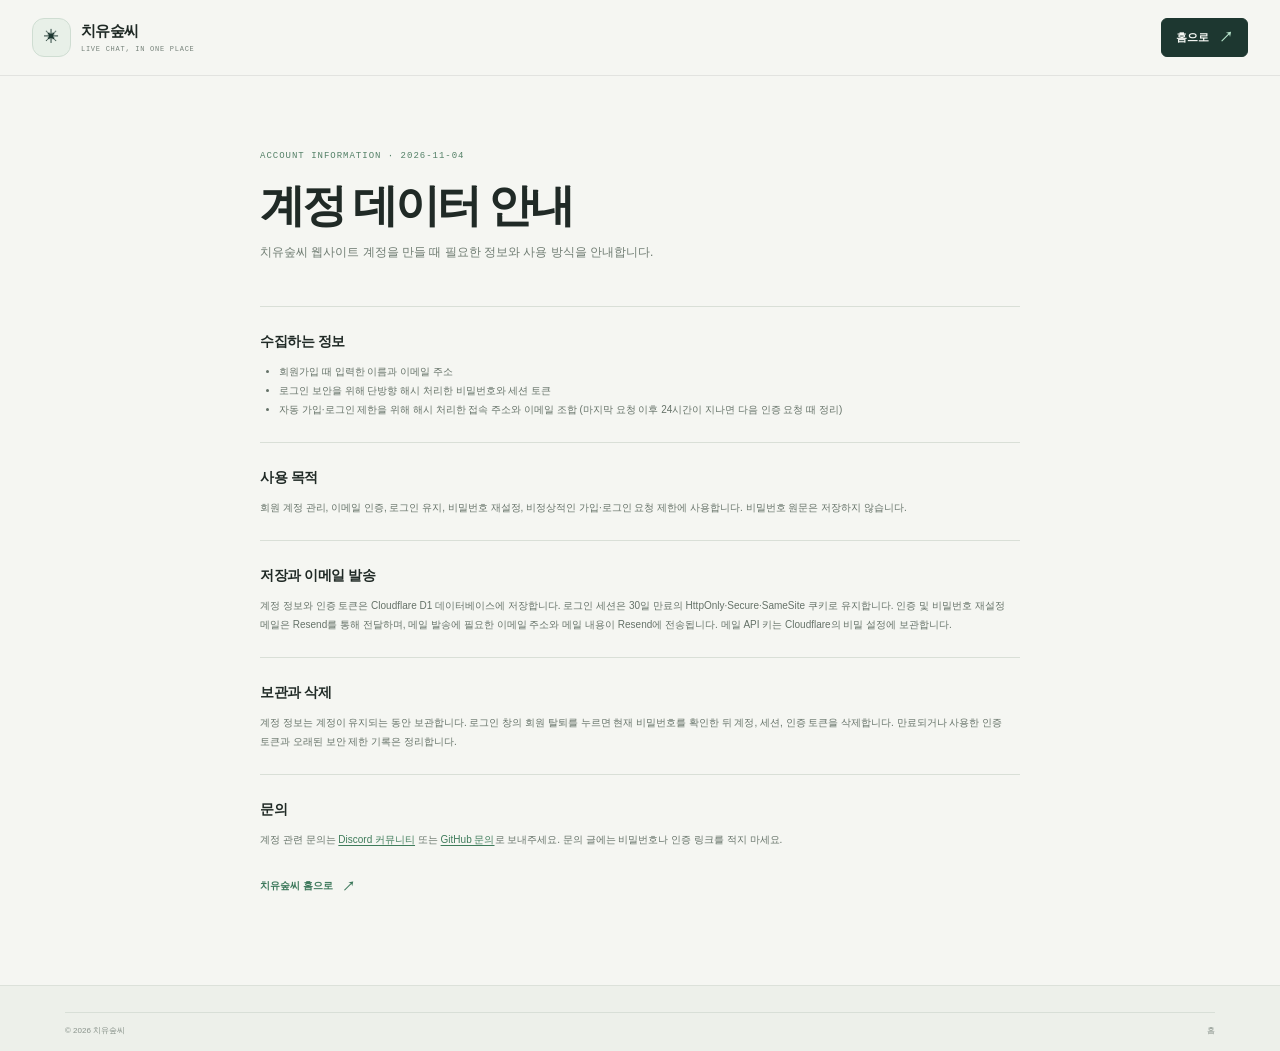
==== site/privacy.html @ d6d3aebc "Redesign Chiyusup site and add email-verified accounts" ====
<!doctype html>
<html lang="ko">
<head>
  <meta charset="utf-8"><meta name="viewport" content="width=device-width, initial-scale=1"><meta name="theme-color" content="#f5f6f2">
  <title>계정 데이터 안내 · 치유숲씨</title><link rel="icon" href="data:image/svg+xml,%3Csvg xmlns='http://www.w3.org/2000/svg' viewBox='0 0 64 64'%3E%3Crect width='64' height='64' rx='17' fill='%231d3730'/%3E%3Cpath d='M17 16h30v25H33L21 50v-9h-4z' fill='none' stroke='%23b9e5cd' stroke-width='3' stroke-linejoin='round'/%3E%3C/svg%3E"><link rel="stylesheet" href="style.css">
</head>
<body>
  <header class="site-header"><div class="header-inner"><a class="brand" href="/"><span class="brand-mark" aria-hidden="true">✳</span><span class="brand-name">치유숲씨<small>LIVE CHAT, IN ONE PLACE</small></span></a><a class="download-button" href="/">홈으로 <span aria-hidden="true">↗</span></a></div></header>
  <main class="policy-page">
    <p class="eyebrow">ACCOUNT INFORMATION · 2026-11-04</p>
    <h1>계정 데이터 안내</h1>
    <p class="policy-lede">치유숲씨 웹사이트 계정을 만들 때 필요한 정보와 사용 방식을 안내합니다.</p>
    <section><h2>수집하는 정보</h2><ul><li>회원가입 때 입력한 이름과 이메일 주소</li><li>로그인 보안을 위해 단방향 해시 처리한 비밀번호와 세션 토큰</li><li>자동 가입·로그인 제한을 위해 해시 처리한 접속 주소와 이메일 조합 (마지막 요청 이후 24시간이 지나면 다음 인증 요청 때 정리)</li></ul></section>
    <section><h2>사용 목적</h2><p>회원 계정 관리, 이메일 인증, 로그인 유지, 비밀번호 재설정, 비정상적인 가입·로그인 요청 제한에 사용합니다. 비밀번호 원문은 저장하지 않습니다.</p></section>
    <section><h2>저장과 이메일 발송</h2><p>계정 정보와 인증 토큰은 Cloudflare D1 데이터베이스에 저장합니다. 로그인 세션은 30일 만료의 HttpOnly·Secure·SameSite 쿠키로 유지합니다. 인증 및 비밀번호 재설정 메일은 Resend를 통해 전달하며, 메일 발송에 필요한 이메일 주소와 메일 내용이 Resend에 전송됩니다. 메일 API 키는 Cloudflare의 비밀 설정에 보관합니다.</p></section>
    <section><h2>보관과 삭제</h2><p>계정 정보는 계정이 유지되는 동안 보관합니다. 로그인 창의 회원 탈퇴를 누르면 현재 비밀번호를 확인한 뒤 계정, 세션, 인증 토큰을 삭제합니다. 만료되거나 사용한 인증 토큰과 오래된 보안 제한 기록은 정리합니다.</p></section>
    <section><h2>문의</h2><p>계정 관련 문의는 <a href="https://discord.gg/78nkBt5e9S" target="_blank" rel="noopener noreferrer">Discord 커뮤니티</a> 또는 <a href="https://github.com/alleyhos/Chzzk_Youtube_Soop_Ci.mi_Overlay/issues/new" target="_blank" rel="noopener noreferrer">GitHub 문의</a>로 보내주세요. 문의 글에는 비밀번호나 인증 링크를 적지 마세요.</p></section>
    <a class="guide-link" href="/">치유숲씨 홈으로 <span aria-hidden="true">↗</span></a>
  </main>
  <footer class="site-footer policy-footer"><div class="footer-bottom"><span>© 2026 치유숲씨</span><a href="/">홈</a></div></footer>
</body>
</html>
---- site/style.css ----
:root {
  color-scheme: light;
  --paper: #f5f6f2;
  --paper-deep: #ecefe8;
  --ink: #202a26;
  --ink-soft: #44534b;
  --muted: #747f78;
  --line: #d9dfd7;
  --forest: #1d3730;
  --forest-deep: #152923;
  --mint: #b9e5cd;
  --gold: #e8b96e;
  --red: #ea767c;
  --blue: #80a9e8;
  --purple: #b69be9;
  --sans: "Pretendard", "Malgun Gothic", "Apple SD Gothic Neo", "Segoe UI", sans-serif;
  --mono: "Cascadia Mono", "Consolas", monospace;
}

* { box-sizing: border-box; }
html { scroll-behavior: smooth; scroll-padding-top: 88px; }
body { margin: 0; color: var(--ink); background: var(--paper); font: 15px/1.65 var(--sans); word-break: keep-all; -webkit-font-smoothing: antialiased; }
body:has(.auth-dialog[open]) { overflow: hidden; }
a { color: inherit; text-decoration: none; }
button, input { font: inherit; }
button, a { -webkit-tap-highlight-color: transparent; }
button { color: inherit; }
.skip-link { position: fixed; z-index: 100; top: 8px; left: 8px; padding: 9px 13px; transform: translateY(-150%); border-radius: 5px; background: var(--ink); color: white; }
.skip-link:focus { transform: translateY(0); }

.site-header { position: sticky; z-index: 20; top: 0; height: 76px; border-bottom: 1px solid rgba(32,42,38,.09); background: rgba(245,246,242,.94); backdrop-filter: blur(14px); }
.header-inner { width: min(1240px, calc(100% - 64px)); height: 100%; margin: auto; display: flex; align-items: center; justify-content: space-between; gap: 28px; }
.brand { display: inline-flex; align-items: center; gap: 10px; flex: 0 0 auto; }
.brand-mark { width: 39px; height: 39px; display: grid; place-items: center; border: 1px solid #cfddd2; border-radius: 12px; background: #e8f0e8; color: var(--forest); }
.brand-mark svg { width: 27px; height: 27px; }
.brand-name { display: grid; font-size: 15px; font-weight: 750; line-height: 1.2; letter-spacing: -.035em; }
.brand-name small { margin-top: 5px; color: #77837b; font: 7px/1.2 var(--mono); letter-spacing: .105em; }
.main-nav { display: flex; align-items: center; gap: clamp(20px, 3vw, 38px); margin-left: auto; color: #5d6962; font-size: 12px; font-weight: 560; }
.main-nav a { transition: color .16s ease; }
.main-nav a:hover, .footer-links a:hover { color: #367862; }
.header-actions { display: flex; align-items: center; gap: 9px; }
.login-button, .download-button { min-height: 39px; display: inline-flex; align-items: center; justify-content: center; gap: 10px; padding: 0 14px; border: 1px solid #cbd4cc; border-radius: 6px; background: transparent; font-size: 11px; font-weight: 650; cursor: pointer; transition: background .18s, border-color .18s, color .18s; }
.login-button:hover { border-color: #87978c; background: #edf1eb; }
.download-button { border-color: var(--forest); background: var(--forest); color: #f6f8f4; }
.download-button:hover, .button-dark:hover { border-color: #2c5142; background: #2c5142; }
.download-button span { color: var(--mint); font-size: 14px; }
.menu-toggle { display: none; }

.hero { min-height: 590px; position: relative; overflow: hidden; display: grid; grid-template-columns: minmax(0, .9fr) minmax(440px, 1.1fr); align-items: center; gap: 38px; padding: 80px max(32px, calc((100vw - 1240px)/2)) 84px; background: var(--paper); }
.hero-grid { position: absolute; inset: 0 0 0 39%; pointer-events: none; opacity: .32; background-image: linear-gradient(rgba(66,95,79,.07) 1px, transparent 1px), linear-gradient(90deg, rgba(66,95,79,.07) 1px, transparent 1px); background-size: 40px 40px; mask-image: linear-gradient(90deg, transparent, black 25%, black 88%, transparent); }
.hero-content { z-index: 1; max-width: 530px; position: relative; }
.kicker, .eyebrow { display: flex; align-items: center; gap: 9px; margin: 0; color: #527564; font: 9px/1.5 var(--mono); letter-spacing: .09em; text-transform: uppercase; }
.kicker-line { width: 20px; height: 1px; background: #7e9a84; }
.version-pill { padding: 3px 7px; border: 1px solid #d0dcd1; border-radius: 3px; color: #54705f; font-size: 8px; letter-spacing: .02em; }
.hero h1 { margin: 24px 0 20px; font-size: clamp(42px, 5.15vw, 66px); font-weight: 760; line-height: 1.25; letter-spacing: -.075em; }
.hero-lede { max-width: 450px; margin: 0; color: #637068; font-size: 14px; line-height: 1.95; }
.hero-actions { display: flex; align-items: center; flex-wrap: wrap; gap: 11px; margin-top: 29px; }
.button { min-height: 45px; display: inline-flex; align-items: center; justify-content: center; gap: 13px; padding: 0 16px; border-radius: 5px; font-size: 11px; font-weight: 680; transition: transform .16s, background .16s, color .16s, border-color .16s; }
.button:hover { transform: translateY(-1px); }
.button-dark { border: 1px solid var(--forest); background: var(--forest); color: #f8faf7; }
.button-dark span { color: var(--mint); font-size: 14px; }
.button-text { border: 1px solid transparent; color: #53645a; }
.button-text:hover { color: #28684f; }
.button-text span { margin-left: 2px; font-size: 16px; }
.hero-note { display: flex; align-items: flex-start; gap: 9px; margin-top: 31px; color: #657269; font-size: 10px; line-height: 1.6; }
.hero-note small { color: #849087; font-size: 9px; }
.check-mark { width: 17px; height: 17px; flex: 0 0 17px; display: grid; place-items: center; margin-top: 1px; border: 1px solid #bfd7c7; border-radius: 50%; color: #4e8969; font-size: 10px; }

.stage { min-width: 0; position: relative; z-index: 1; padding: 14px; border: 1px solid rgba(68,85,72,.2); border-radius: 13px; background: rgba(255,255,255,.57); box-shadow: 0 28px 70px rgba(39,57,45,.12); transform: rotate(.6deg); }
.stage-topline { height: 26px; display: flex; align-items: flex-start; justify-content: space-between; padding-inline: 3px; color: #89938b; font: 8px var(--mono); letter-spacing: .08em; }
.stage-window-label { display: flex; align-items: center; gap: 6px; color: #5f7066; letter-spacing: 0; }
.stage-window-label i { width: 6px; height: 6px; border-radius: 50%; background: #69b99a; box-shadow: 0 0 0 3px rgba(105,185,154,.13); }
.overlay-card { overflow: hidden; border: 1px solid #34443f; border-radius: 9px; background: #17211f; color: #e9efeb; box-shadow: 0 14px 38px rgba(10,21,16,.2); }
.overlay-header { min-height: 55px; display: flex; align-items: center; gap: 9px; padding: 10px 13px; border-bottom: 1px solid rgba(227,239,231,.11); }
.overlay-logo { width: 29px; height: 29px; display: grid; place-items: center; border: 1px solid #435950; border-radius: 8px; background: #263a32; color: #bfe6ce; }
.overlay-logo svg { width: 23px; height: 23px; }
.overlay-header > div { display: grid; line-height: 1.25; }
.overlay-header strong { font-size: 10px; }
.overlay-header small { margin-top: 3px; color: #91a198; font-size: 8px; }
.live-state { display: flex; align-items: center; gap: 5px; margin-left: auto; color: #a2b1a8; font-size: 8px; }
.live-state i, .overlay-bottom i { width: 5px; height: 5px; border-radius: 50%; background: #d9b36c; }
.window-control { width: 25px; height: 25px; display: grid; place-items: center; border: 1px solid #394b43; border-radius: 6px; background: #25332d; color: #d8e1da; font-size: 12px; }
.close-control { font-size: 17px; }
.viewer-strip { display: grid; grid-template-columns: repeat(4, minmax(0, 1fr)); gap: 7px; padding: 12px 12px 5px; }
.viewer-count { min-width: 0; min-height: 48px; display: grid; grid-template-columns: 23px minmax(0,1fr); align-content: center; align-items: center; column-gap: 5px; row-gap: 1px; padding: 6px 7px; border: 1px solid #34423d; border-radius: 6px; background: #202c28; }
.viewer-count b { grid-row: 1/3; width: 21px; height: 21px; display: grid; place-items: center; border-radius: 5px; background: #183a31; color: #79d1b1; font: 7px var(--mono); }
.viewer-count span { overflow: hidden; color: #9daca3; font-size: 7px; text-overflow: ellipsis; white-space: nowrap; }
.viewer-count strong { font-size: 10px; font-weight: 690; letter-spacing: .01em; }
.count-yt b { background: #40292d; color: #f08389; }.count-sp b { background: #273a56; color: #91b7f1; }.count-cm b { background: #382d4e; color: #c1a9fa; }
.chat-list { padding: 5px 12px 7px; }
.chat-row { min-height: 36px; display: grid; grid-template-columns: 35px 22px max-content minmax(0, 1fr); align-items: center; gap: 6px; border-bottom: 1px solid rgba(228,239,231,.065); }
.chat-row:last-child { border-bottom: 0; }
.chat-row time { color: #829088; font: 7px var(--mono); }
.chat-platform { font: 7px var(--mono); font-weight: 700; }
.ch-text { color: #71d0b1; }.yt-text { color: #ee7f86; }.sp-text { color: #91b7f1; }.cm-text { color: #c0a7fa; }
.chat-row b { overflow: hidden; color: #f0898e; font-size: 8px; font-weight: 650; text-overflow: ellipsis; white-space: nowrap; }
.chat-row p { overflow: hidden; margin: 0; color: #d1d9d3; font-size: 8px; text-overflow: ellipsis; white-space: nowrap; }
.overlay-bottom { min-height: 31px; display: flex; align-items: center; justify-content: space-between; gap: 12px; padding: 0 13px; border-top: 1px solid rgba(227,239,231,.08); color: #84938a; font: 7px var(--mono); }
.overlay-bottom span:first-child { display: flex; align-items: center; gap: 6px; }
.overlay-bottom i { background: #73c7a3; }
.stage-caption { display: flex; justify-content: space-between; padding: 9px 2px 0; color: #89938b; font-size: 8px; }
.stage-orbit { position: absolute; z-index: -1; border: 1px solid rgba(103,147,116,.16); border-radius: 50%; pointer-events: none; }
.orbit-one { width: 360px; height: 360px; top: -110px; right: -95px; }
.orbit-two { width: 470px; height: 470px; top: -165px; right: -150px; border-style: dashed; }

.platform-rail { border-block: 1px solid #dce1da; background: #eef1eb; }
.platform-inner { width: min(1240px, calc(100% - 64px)); min-height: 92px; display: flex; align-items: center; justify-content: space-between; gap: 18px; margin: auto; }
.rail-label { color: #7c877f; font-size: 10px; }
.platform-item { display: inline-flex; align-items: center; gap: 9px; color: #34433a; font-size: 12px; font-weight: 650; }
.p-logo { width: 31px; height: 31px; display: grid; place-items: center; border: 1px solid transparent; border-radius: 8px; font: 8px var(--mono); font-style: normal; }
.p-ch { background: #e0efe6; border-color: #c7dece; color: #357559; }.p-yt { background: #f6e5e4; border-color: #ead0d0; color: #c64d5a; }.p-sp { background: #e4ebf7; border-color: #d1dcef; color: #5277b1; }.p-cm { background: #eee7f8; border-color: #ddd1ee; color: #8266b3; }
.rail-separator { width: 1px; height: 24px; background: #d5dcd4; }

.section { width: min(1150px, calc(100% - 64px)); margin-inline: auto; }
.about-section { padding-block: 108px 115px; }
.section-head { display: flex; align-items: end; justify-content: space-between; gap: 36px; margin-bottom: 35px; }
.eyebrow { color: #548067; font-size: 9px; letter-spacing: .11em; }
.section-head h2, .start-heading h2 { margin: 13px 0 0; font-size: clamp(31px, 4vw, 43px); line-height: 1.34; letter-spacing: -.065em; }
.section-intro { margin: 0 0 5px; color: #738077; font-size: 12px; line-height: 1.9; }
.feature-layout { display: grid; grid-template-columns: 1.3fr 1fr 1fr; grid-template-rows: minmax(180px, auto) minmax(180px, auto); gap: 12px; }
.feature-main, .feature-tile { min-width: 0; position: relative; overflow: hidden; border: 1px solid var(--line); border-radius: 9px; }
.feature-main { grid-row: 1 / 3; display: flex; flex-direction: column; padding: 26px; background: #e9f0e9; }
.feature-index { color: #718076; font: 8px var(--mono); letter-spacing: .09em; }
.feature-main-top { display: flex; justify-content: space-between; align-items: center; }
.feature-symbol { width: 34px; height: 34px; display: grid; place-items: center; border: 1px solid #cedbd0; border-radius: 50%; color: #47765b; font-size: 15px; }
.feature-main h3 { margin: 40px 0 11px; font-size: clamp(25px, 2.7vw, 33px); line-height: 1.35; letter-spacing: -.06em; }
.feature-main > p { max-width: 360px; margin: 0; color: #637268; font-size: 11px; line-height: 1.9; }
.mini-stack { display: flex; align-items: center; gap: 6px; margin-top: auto; padding-top: 35px; }
.mini-chip { width: 29px; height: 29px; display: grid; place-items: center; border-radius: 8px; font: 7px var(--mono); }
.mini-ch { background: #d8eddf; color: #367958; }.mini-yt { background: #f4dfe0; color: #c84e59; }.mini-sp { background: #dce6f5; color: #4c74b4; }.mini-cm { background: #e6dcf4; color: #8163b5; }
.stack-caption { margin-left: 4px; color: #728077; font-size: 8px; }
.feature-tile { padding: 20px 21px; background: #fff; }
.tile-a { background: #f9f6ed; }.tile-b { background: #f0f2ed; }.tile-c { background: #f1edf7; }
.tile-icon { position: absolute; top: 17px; right: 18px; color: #7c927f; font-size: 15px; }
.tile-a .tile-icon { color: #a78243; }.tile-c .tile-icon { color: #806bb0; }
.feature-tile h3 { margin: 24px 0 7px; font-size: 17px; line-height: 1.4; letter-spacing: -.04em; }
.feature-tile p { max-width: 230px; margin: 0; color: #737d75; font-size: 10px; line-height: 1.8; }
kbd { padding: 2px 4px; border: 1px solid #d0d7d0; border-radius: 3px; background: rgba(255,255,255,.55); color: #4b5b50; font: 8px var(--mono); }

.release-section { overflow: hidden; padding: 75px 32px; background: var(--forest); color: #edf3ed; }
.release-wrap { width: min(1150px, 100%); display: grid; grid-template-columns: .9fr 1.1fr; gap: 12%; align-items: center; margin: auto; }
.eyebrow-light { color: #a7d7b8; }
.release-title { display: flex; align-items: baseline; gap: 14px; margin-top: 10px; }
.release-title h2 { margin: 0; font: 650 clamp(44px, 5.5vw, 65px)/1.1 var(--mono); letter-spacing: -.085em; }
.release-title span { color: #b9c9bf; font-size: 10px; }
.release-copy > p:not(.eyebrow) { max-width: 420px; margin: 17px 0 20px; color: #c0d0c4; font-size: 11px; line-height: 1.9; }
.release-link { display: inline-flex; align-items: center; gap: 10px; padding-bottom: 3px; border-bottom: 1px solid rgba(185,229,205,.45); color: #d3efda; font-size: 10px; font-weight: 620; }
.release-link span { color: var(--mint); font-size: 14px; }
.release-details { border-top: 1px solid rgba(235,245,237,.2); }
.release-details > div { min-height: 61px; display: flex; align-items: center; gap: 17px; border-bottom: 1px solid rgba(235,245,237,.14); }
.release-number { color: #8ea99a; font: 9px var(--mono); }
.release-details p { display: flex; align-items: baseline; gap: 14px; margin: 0; }
.release-details b { font-size: 11px; font-weight: 600; }
.release-details small { color: #a9bbb0; font-size: 9px; }

.start-section { padding: 100px 32px 105px; border-bottom: 1px solid var(--line); background: #fbfcf9; }
.start-wrap { width: min(1150px, 100%); display: grid; grid-template-columns: .9fr 1.1fr; align-items: start; gap: 12%; margin: auto; }
.start-heading h2 { margin-top: 13px; }
.start-heading > p:not(.eyebrow) { max-width: 365px; margin: 15px 0 18px; color: #737f76; font-size: 11px; line-height: 1.9; }
.guide-link { display: inline-flex; align-items: center; gap: 9px; color: #3e795c; font-size: 10px; font-weight: 650; }
.guide-link span { font-size: 13px; }
.start-steps { position: relative; margin: 0; padding: 0; list-style: none; border-top: 1px solid #dfe4de; }
.start-steps li { min-height: 86px; position: relative; display: grid; grid-template-columns: 35px minmax(0,1fr) 16px; align-items: start; gap: 13px; padding: 18px 0; border-bottom: 1px solid #dfe4de; }
.start-steps li > span { padding-top: 3px; color: #64836d; font: 9px var(--mono); }
.start-steps h3 { margin: 0; font-size: 12px; letter-spacing: -.015em; }
.start-steps p { margin: 4px 0 0; color: #768178; font-size: 10px; line-height: 1.7; }
.start-steps li > i { padding-top: 2px; color: #8da094; font-size: 13px; font-style: normal; }

.contact-section { width: min(1150px, calc(100% - 64px)); display: grid; grid-template-columns: .82fr 1.18fr; align-items: center; gap: 50px; margin: auto; padding-block: 80px 86px; }
.contact-heading h2 { margin: 11px 0 7px; font-size: 23px; letter-spacing: -.05em; }
.contact-heading > p:last-child { margin: 0; color: #747f77; font-size: 10px; line-height: 1.8; }
.contact-cards { display: grid; grid-template-columns: repeat(2,minmax(0,1fr)); gap: 10px; }
.contact-card { min-width: 0; min-height: 83px; display: flex; align-items: center; gap: 11px; padding: 13px; border: 1px solid var(--line); border-radius: 7px; background: #fbfcf9; transition: transform .16s, border-color .16s, box-shadow .16s; }
.contact-card:hover { transform: translateY(-2px); border-color: #afc5b3; box-shadow: 0 7px 19px rgba(29,55,48,.07); }
.contact-card-icon { width: 31px; height: 31px; flex: 0 0 31px; display: grid; place-items: center; border-radius: 8px; background: #e5efe8; color: #42795c; font-size: 15px; }
.github-card .contact-card-icon { background: #e9ece8; color: #414a43; }
.contact-card-copy { min-width: 0; display: grid; gap: 3px; }
.contact-card-copy b { overflow: hidden; font-size: 10px; font-weight: 680; text-overflow: ellipsis; white-space: nowrap; }
.contact-card-copy small { overflow: hidden; color: #7b867e; font-size: 8px; text-overflow: ellipsis; white-space: nowrap; }
.contact-arrow { margin-left: auto; color: #718379; font-size: 14px; }
.contact-footnote { grid-column: 2; margin: -41px 0 0; color: #8b948d; font-size: 8px; }

.site-footer { padding: 22px 32px 14px; border-top: 1px solid #dce1da; background: #edf0ea; }
.footer-inner, .footer-bottom { width: min(1150px, 100%); display: flex; align-items: center; gap: 16px; margin: auto; }
.footer-brand { display: inline-flex; align-items: center; gap: 7px; font-size: 10px; white-space: nowrap; }
.small-mark { width: 25px; height: 25px; border-radius: 8px; font-size: 12px; }
.footer-inner > p { margin: 0; color: #7a857c; font-size: 8px; }
.footer-links { display: flex; gap: 17px; margin-left: auto; color: #5d6c62; font-size: 9px; }
.footer-bottom { justify-content: space-between; margin-top: 16px; padding-top: 11px; border-top: 1px solid #d8dfd7; color: #89938b; font-size: 8px; }
.footer-bottom a:hover { color: #367862; }

.auth-dialog { width: min(440px, calc(100% - 32px)); max-height: min(720px, calc(100dvh - 32px)); overflow: auto; padding: 0; border: 1px solid #d1d9d1; border-radius: 12px; background: #fbfcf9; color: var(--ink); box-shadow: 0 28px 100px rgba(11,27,17,.26); }
.auth-dialog::backdrop { background: rgba(17,30,23,.54); backdrop-filter: blur(4px); }
.auth-panel { position: relative; padding: 27px 31px 23px; }
.auth-close { position: absolute; top: 16px; right: 17px; width: 31px; height: 31px; border: 1px solid #d9dfd8; border-radius: 7px; background: transparent; color: #67736a; font-size: 20px; cursor: pointer; }
.auth-brand { display: flex; align-items: center; gap: 8px; color: #53635a; font-size: 10px; font-weight: 650; }
.auth-brand .brand-mark { width: 30px; height: 30px; border-radius: 9px; font-size: 13px; }
.auth-welcome { margin-top: 30px; }
.auth-welcome h2 { margin: 8px 0 3px; font-size: 27px; letter-spacing: -.06em; }
.auth-welcome > p:last-child { margin: 0; color: #778178; font-size: 10px; }
.auth-tabs { display: grid; grid-template-columns: repeat(2,1fr); margin-top: 23px; border-bottom: 1px solid #dce2db; }
.auth-tab { padding: 10px 5px; border: 0; border-bottom: 2px solid transparent; background: transparent; color: #7b867d; font-size: 10px; cursor: pointer; }
.auth-tab.is-active { border-color: #4e8a69; color: #315f45; font-weight: 700; }
.auth-message { display: none; margin: 12px 0 0; padding: 9px 10px; border: 1px solid #d4e5d6; border-radius: 5px; background: #edf5ed; color: #456b4f; font-size: 9px; line-height: 1.65; }
.auth-message.is-visible { display: block; }
.auth-message.is-error { border-color: #efd1cf; background: #fbefed; color: #9a4e49; }
.auth-form { display: grid; gap: 13px; margin-top: 17px; }
.auth-form[hidden], .auth-signed-in[hidden] { display: none; }
.auth-form label { display: grid; gap: 6px; color: #58655c; font-size: 9px; font-weight: 650; }
.auth-form input { width: 100%; height: 41px; padding: 0 11px; border: 1px solid #d4dbd3; border-radius: 5px; outline: none; background: white; color: var(--ink); font-size: 11px; }
.auth-form input:focus { border-color: #6e9b7b; box-shadow: 0 0 0 3px rgba(94,151,111,.12); }
.auth-form label small { color: #89938a; font-size: 8px; font-weight: 400; }
.auth-form .consent-label { grid-template-columns: 16px minmax(0,1fr); align-items: start; gap: 8px; color: #78837a; font-size: 8px; line-height: 1.7; font-weight: 400; }
.consent-label input { width: 14px; height: 14px; margin: 2px 0 0; accent-color: #4e8a69; }
.consent-label a { color: #467755; text-decoration: underline; text-underline-offset: 2px; }
.auth-helper-links { display: flex; justify-content: center; flex-wrap: wrap; gap: 2px 14px; }
.delete-account-link { margin-top: 7px; color: #a05550; }
.delete-account-link:hover { color: #873d38; }
.auth-submit { width: 100%; min-height: 42px; margin-top: 2px; cursor: pointer; }
.auth-submit:disabled { opacity: .6; cursor: wait; }
.forgot-link { justify-self: center; padding: 3px 5px; border: 0; background: transparent; color: #63806b; font-size: 9px; cursor: pointer; }
.forgot-link:hover { text-decoration: underline; }
.form-help { margin: 0; color: #727e75; font-size: 9px; }
.auth-signed-in { margin-top: 18px; }
.auth-signed-in p { color: #606e63; font-size: 11px; }
.auth-privacy { margin: 19px 0 0; padding-top: 12px; border-top: 1px solid #e4e8e2; color: #909890; font-size: 8px; text-align: center; }
.policy-page { width: min(760px, calc(100% - 40px)); margin: auto; padding-block: 74px 88px; }
.policy-page > h1 { margin: 13px 0 8px; font-size: clamp(33px, 6vw, 45px); line-height: 1.3; letter-spacing: -.07em; }
.policy-lede { margin: 0 0 43px; color: #6f7c72; font-size: 12px; }
.policy-page section { padding: 23px 0; border-top: 1px solid var(--line); }
.policy-page section h2 { margin: 0 0 9px; font-size: 14px; letter-spacing: -.03em; }
.policy-page section p, .policy-page section li { color: #657268; font-size: 10px; line-height: 1.9; }
.policy-page section p { margin: 0; }
.policy-page section ul { margin: 0; padding-left: 19px; }
.policy-page section a { color: #3f7c5b; text-decoration: underline; text-underline-offset: 2px; }
.policy-footer { padding-top: 10px; }

@media (max-width: 980px) {
  .header-inner, .platform-inner { width: min(100% - 40px, 1240px); }
  .hero { min-height: 550px; grid-template-columns: minmax(0,.9fr) minmax(380px,1.1fr); gap: 24px; padding-inline: 30px; }
  .hero h1 { font-size: clamp(39px, 5vw, 54px); }
  .platform-inner { gap: 12px; }
  .rail-label { font-size: 9px; }
  .section, .contact-section { width: min(100% - 48px, 1150px); }
  .release-wrap, .start-wrap { gap: 8%; }
}
@media (max-width: 760px) {
  .site-header { height: 68px; }
  .header-inner { width: calc(100% - 34px); gap: 10px; }
  .brand-mark { width: 35px; height: 35px; border-radius: 10px; }
  .brand-name { font-size: 14px; }
  .menu-toggle { width: 35px; height: 35px; display: grid; align-content: center; justify-content: center; gap: 5px; margin-left: auto; border: 1px solid #d1d9d0; border-radius: 6px; background: transparent; cursor: pointer; }
  .menu-toggle span { width: 14px; height: 1px; background: #506057; transition: transform .16s; }
  .menu-toggle[aria-expanded="true"] span:first-child { transform: translateY(3px) rotate(45deg); }
  .menu-toggle[aria-expanded="true"] span:last-child { transform: translateY(-3px) rotate(-45deg); }
  .main-nav { position: absolute; top: 67px; right: 0; left: 0; display: none; padding: 11px 18px 16px; border-bottom: 1px solid var(--line); background: var(--paper); box-shadow: 0 12px 20px rgba(32,42,38,.07); }
  .main-nav.is-open { display: grid; gap: 0; }
  .main-nav a { padding: 11px 3px; border-bottom: 1px solid #e5e9e2; }
  .main-nav a:last-child { border-bottom: 0; }
  .header-actions { gap: 6px; }
  .login-button, .download-button { min-height: 35px; padding-inline: 10px; font-size: 9px; }
  .hero { grid-template-columns: minmax(0,1fr); gap: 37px; padding: 58px 24px 57px; }
  .hero-content { max-width: 650px; }
  .hero h1 { font-size: clamp(39px, 8vw, 57px); }
  .hero-lede { max-width: 570px; font-size: 12px; }
  .stage { width: min(100%, 590px); justify-self: center; transform: none; }
  .platform-inner { width: calc(100% - 38px); min-height: 78px; flex-wrap: wrap; justify-content: center; gap: 10px 16px; padding-block: 14px; }
  .rail-label { flex-basis: 100%; text-align: center; }
  .platform-item { gap: 6px; font-size: 10px; }
  .p-logo { width: 26px; height: 26px; border-radius: 7px; font-size: 7px; }
  .rail-separator { height: 18px; }
  .section, .contact-section { width: calc(100% - 40px); }
  .about-section { padding-block: 75px 80px; }
  .section-head { display: block; margin-bottom: 25px; }
  .section-head h2, .start-heading h2 { font-size: 34px; }
  .section-intro { margin-top: 13px; font-size: 10px; }
  .feature-layout { grid-template-columns: repeat(2,minmax(0,1fr)); grid-template-rows: auto; }
  .feature-main { min-height: 350px; grid-row: span 2; padding: 21px; }
  .feature-main h3 { margin-top: 30px; font-size: 26px; }
  .feature-main > p { font-size: 10px; }
  .feature-tile { min-height: 169px; padding: 16px; }
  .feature-tile h3 { font-size: 15px; }
  .feature-tile p { font-size: 9px; }
  .release-section { padding: 57px 23px; }
  .release-wrap, .start-wrap { grid-template-columns: minmax(0,1fr); gap: 35px; }
  .release-copy > p:not(.eyebrow) { max-width: 540px; }
  .start-section { padding: 70px 23px 75px; }
  .contact-section { grid-template-columns: minmax(0,1fr); gap: 20px; padding-block: 61px 66px; }
  .contact-heading h2 { font-size: 21px; }
  .contact-cards { grid-template-columns: repeat(2,minmax(0,1fr)); }
  .contact-footnote { grid-column: 1; margin: -11px 0 0; }
  .site-footer { padding-inline: 20px; }
}
@media (max-width: 480px) {
  body { font-size: 14px; }
  .header-inner { width: calc(100% - 24px); gap: 6px; }
  .brand { gap: 7px; }
  .brand-mark { width: 31px; height: 31px; }
  .brand-name { font-size: 12px; }
  .brand-name small { font-size: 6px; }
  .menu-toggle { width: 31px; height: 31px; flex: 0 0 31px; }
  .login-button { padding-inline: 7px; }
  .download-button { gap: 5px; padding-inline: 8px; }
  .hero { padding: 44px 16px 43px; }
  .hero h1 { margin-top: 20px; font-size: clamp(35px, 10vw, 44px); }
  .hero-lede { font-size: 11px; }
  .hero-actions { align-items: stretch; }
  .button { min-height: 41px; padding-inline: 12px; font-size: 10px; }
  .stage { padding: 9px; border-radius: 10px; }
  .viewer-strip { gap: 4px; padding-inline: 7px; }
  .viewer-count { grid-template-columns: 19px minmax(0,1fr); min-height: 43px; column-gap: 3px; padding: 5px 4px; }
  .viewer-count b { width: 18px; height: 18px; font-size: 6px; }
  .viewer-count span { font-size: 6px; }
  .viewer-count strong { font-size: 8px; }
  .chat-list { padding-inline: 7px; }
  .chat-row { grid-template-columns: 31px 18px max-content minmax(0,1fr); gap: 4px; min-height: 32px; }
  .chat-row time, .chat-platform { font-size: 6px; }
  .chat-row b, .chat-row p { font-size: 7px; }
  .overlay-header { padding-inline: 8px; }
  .overlay-bottom { padding-inline: 8px; font-size: 6px; }
  .platform-inner { width: calc(100% - 26px); gap: 8px 11px; }
  .rail-separator { display: none; }
  .section, .contact-section { width: calc(100% - 32px); }
  .section-head h2, .start-heading h2 { font-size: 30px; }
  .feature-layout { grid-template-columns: minmax(0,1fr); }
  .feature-main { min-height: 320px; grid-row: auto; }
  .feature-tile { min-height: 145px; }
  .release-section { padding-inline: 17px; }
  .release-details p { display: grid; gap: 2px; }
  .start-section { padding-inline: 17px; }
  .contact-cards { grid-template-columns: minmax(0,1fr); }
  .contact-card { min-height: 72px; }
  .footer-inner { flex-wrap: wrap; gap: 9px; }
  .footer-inner > p { flex-basis: calc(100% - 2px); order: 3; }
  .footer-links { gap: 10px; }
  .auth-panel { padding: 23px 21px 20px; }
}
@media (prefers-reduced-motion: reduce) {
  *, *::before, *::after { scroll-behavior: auto !important; transition-duration: .01ms !important; animation-duration: .01ms !important; }
}
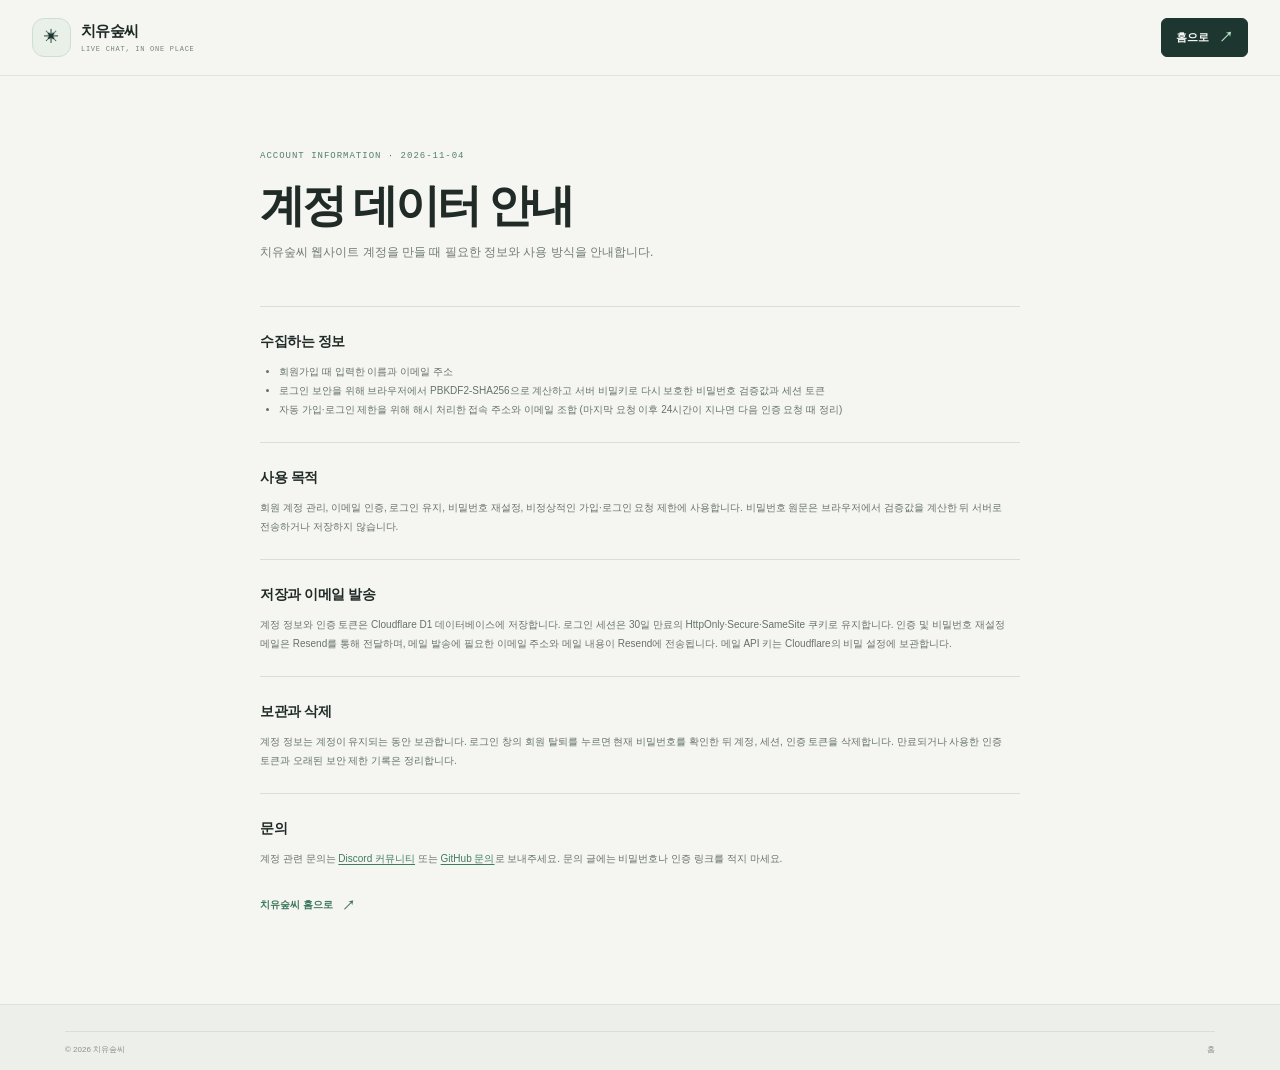
==== commit c312b516: "Move password derivation client-side for Workers Free" ====
--- a/site/privacy.html
+++ b/site/privacy.html
@@ -10,8 +10,8 @@
     <p class="eyebrow">ACCOUNT INFORMATION · 2026-11-04</p>
     <h1>계정 데이터 안내</h1>
     <p class="policy-lede">치유숲씨 웹사이트 계정을 만들 때 필요한 정보와 사용 방식을 안내합니다.</p>
-    <section><h2>수집하는 정보</h2><ul><li>회원가입 때 입력한 이름과 이메일 주소</li><li>로그인 보안을 위해 단방향 해시 처리한 비밀번호와 세션 토큰</li><li>자동 가입·로그인 제한을 위해 해시 처리한 접속 주소와 이메일 조합 (마지막 요청 이후 24시간이 지나면 다음 인증 요청 때 정리)</li></ul></section>
-    <section><h2>사용 목적</h2><p>회원 계정 관리, 이메일 인증, 로그인 유지, 비밀번호 재설정, 비정상적인 가입·로그인 요청 제한에 사용합니다. 비밀번호 원문은 저장하지 않습니다.</p></section>
+    <section><h2>수집하는 정보</h2><ul><li>회원가입 때 입력한 이름과 이메일 주소</li><li>로그인 보안을 위해 브라우저에서 PBKDF2-SHA256으로 계산하고 서버 비밀키로 다시 보호한 비밀번호 검증값과 세션 토큰</li><li>자동 가입·로그인 제한을 위해 해시 처리한 접속 주소와 이메일 조합 (마지막 요청 이후 24시간이 지나면 다음 인증 요청 때 정리)</li></ul></section>
+    <section><h2>사용 목적</h2><p>회원 계정 관리, 이메일 인증, 로그인 유지, 비밀번호 재설정, 비정상적인 가입·로그인 요청 제한에 사용합니다. 비밀번호 원문은 브라우저에서 검증값을 계산한 뒤 서버로 전송하거나 저장하지 않습니다.</p></section>
     <section><h2>저장과 이메일 발송</h2><p>계정 정보와 인증 토큰은 Cloudflare D1 데이터베이스에 저장합니다. 로그인 세션은 30일 만료의 HttpOnly·Secure·SameSite 쿠키로 유지합니다. 인증 및 비밀번호 재설정 메일은 Resend를 통해 전달하며, 메일 발송에 필요한 이메일 주소와 메일 내용이 Resend에 전송됩니다. 메일 API 키는 Cloudflare의 비밀 설정에 보관합니다.</p></section>
     <section><h2>보관과 삭제</h2><p>계정 정보는 계정이 유지되는 동안 보관합니다. 로그인 창의 회원 탈퇴를 누르면 현재 비밀번호를 확인한 뒤 계정, 세션, 인증 토큰을 삭제합니다. 만료되거나 사용한 인증 토큰과 오래된 보안 제한 기록은 정리합니다.</p></section>
     <section><h2>문의</h2><p>계정 관련 문의는 <a href="https://discord.gg/78nkBt5e9S" target="_blank" rel="noopener noreferrer">Discord 커뮤니티</a> 또는 <a href="https://github.com/alleyhos/Chzzk_Youtube_Soop_Ci.mi_Overlay/issues/new" target="_blank" rel="noopener noreferrer">GitHub 문의</a>로 보내주세요. 문의 글에는 비밀번호나 인증 링크를 적지 마세요.</p></section>
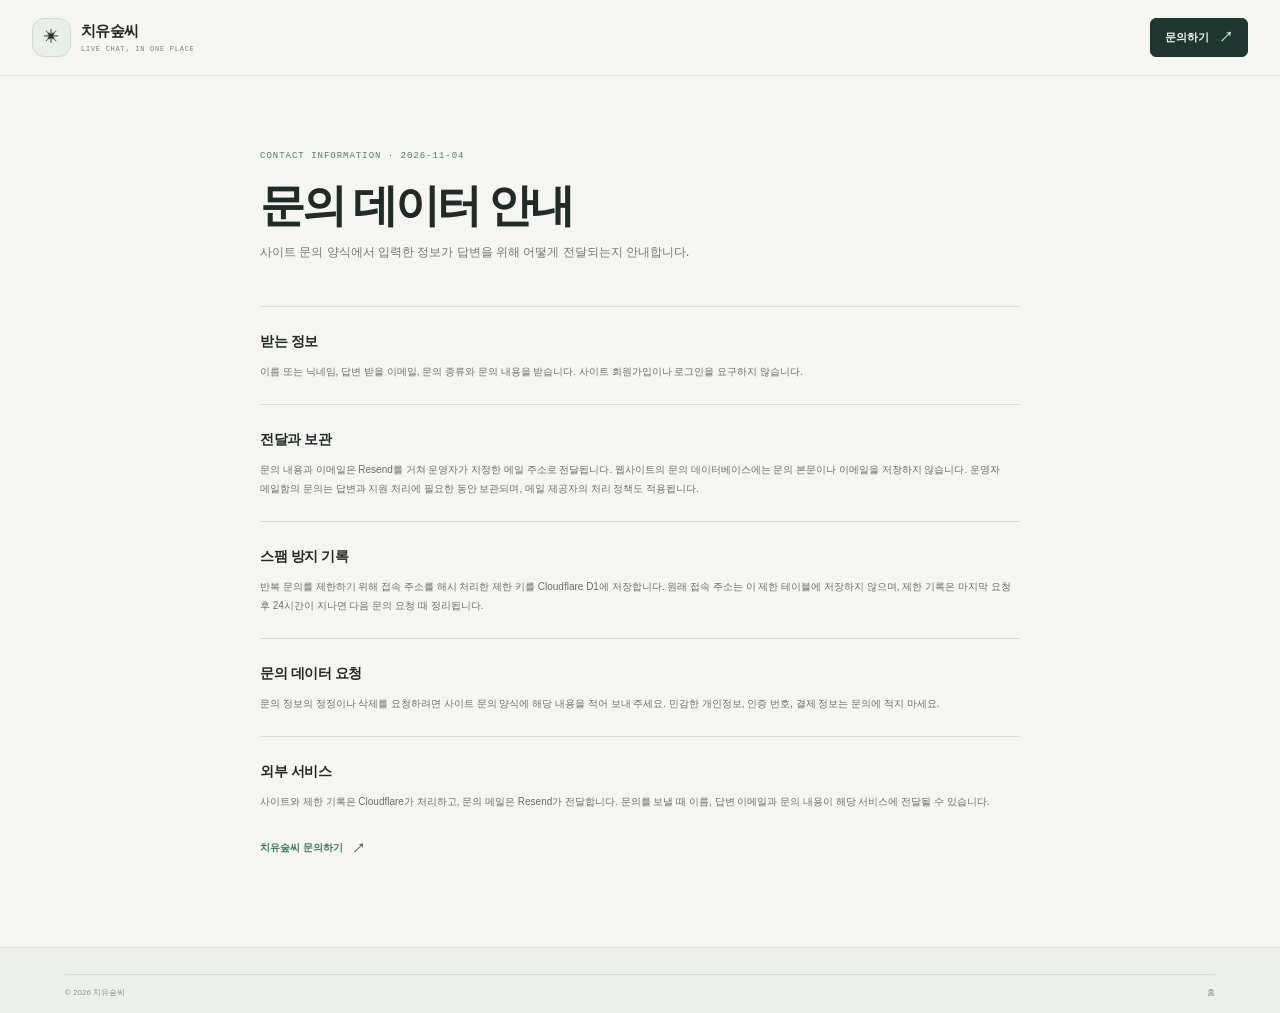
==== commit a9a5cbe2: "Replace account system with contact form" ====
--- a/site/privacy.html
+++ b/site/privacy.html
@@ -1,21 +1,25 @@
 <!doctype html>
 <html lang="ko">
 <head>
-  <meta charset="utf-8"><meta name="viewport" content="width=device-width, initial-scale=1"><meta name="theme-color" content="#f5f6f2">
-  <title>계정 데이터 안내 · 치유숲씨</title><link rel="icon" href="data:image/svg+xml,%3Csvg xmlns='http://www.w3.org/2000/svg' viewBox='0 0 64 64'%3E%3Crect width='64' height='64' rx='17' fill='%231d3730'/%3E%3Cpath d='M17 16h30v25H33L21 50v-9h-4z' fill='none' stroke='%23b9e5cd' stroke-width='3' stroke-linejoin='round'/%3E%3C/svg%3E"><link rel="stylesheet" href="style.css">
+  <meta charset="utf-8">
+  <meta name="viewport" content="width=device-width, initial-scale=1">
+  <meta name="theme-color" content="#f5f6f2">
+  <title>문의 데이터 안내 · 치유숲씨</title>
+  <link rel="icon" href="data:image/svg+xml,%3Csvg xmlns='http://www.w3.org/2000/svg' viewBox='0 0 64 64'%3E%3Crect width='64' height='64' rx='17' fill='%231d3730'/%3E%3Cpath d='M17 16h30v25H33L21 50v-9h-4z' fill='none' stroke='%23b9e5cd' stroke-width='3' stroke-linejoin='round'/%3E%3C/svg%3E">
+  <link rel="stylesheet" href="style.css">
 </head>
 <body>
-  <header class="site-header"><div class="header-inner"><a class="brand" href="/"><span class="brand-mark" aria-hidden="true">✳</span><span class="brand-name">치유숲씨<small>LIVE CHAT, IN ONE PLACE</small></span></a><a class="download-button" href="/">홈으로 <span aria-hidden="true">↗</span></a></div></header>
+  <header class="site-header"><div class="header-inner"><a class="brand" href="/"><span class="brand-mark" aria-hidden="true">✳</span><span class="brand-name">치유숲씨<small>LIVE CHAT, IN ONE PLACE</small></span></a><a class="download-button" href="/#contact">문의하기 <span aria-hidden="true">↗</span></a></div></header>
   <main class="policy-page">
-    <p class="eyebrow">ACCOUNT INFORMATION · 2026-11-04</p>
-    <h1>계정 데이터 안내</h1>
-    <p class="policy-lede">치유숲씨 웹사이트 계정을 만들 때 필요한 정보와 사용 방식을 안내합니다.</p>
-    <section><h2>수집하는 정보</h2><ul><li>회원가입 때 입력한 이름과 이메일 주소</li><li>로그인 보안을 위해 브라우저에서 PBKDF2-SHA256으로 계산하고 서버 비밀키로 다시 보호한 비밀번호 검증값과 세션 토큰</li><li>자동 가입·로그인 제한을 위해 해시 처리한 접속 주소와 이메일 조합 (마지막 요청 이후 24시간이 지나면 다음 인증 요청 때 정리)</li></ul></section>
-    <section><h2>사용 목적</h2><p>회원 계정 관리, 이메일 인증, 로그인 유지, 비밀번호 재설정, 비정상적인 가입·로그인 요청 제한에 사용합니다. 비밀번호 원문은 브라우저에서 검증값을 계산한 뒤 서버로 전송하거나 저장하지 않습니다.</p></section>
-    <section><h2>저장과 이메일 발송</h2><p>계정 정보와 인증 토큰은 Cloudflare D1 데이터베이스에 저장합니다. 로그인 세션은 30일 만료의 HttpOnly·Secure·SameSite 쿠키로 유지합니다. 인증 및 비밀번호 재설정 메일은 Resend를 통해 전달하며, 메일 발송에 필요한 이메일 주소와 메일 내용이 Resend에 전송됩니다. 메일 API 키는 Cloudflare의 비밀 설정에 보관합니다.</p></section>
-    <section><h2>보관과 삭제</h2><p>계정 정보는 계정이 유지되는 동안 보관합니다. 로그인 창의 회원 탈퇴를 누르면 현재 비밀번호를 확인한 뒤 계정, 세션, 인증 토큰을 삭제합니다. 만료되거나 사용한 인증 토큰과 오래된 보안 제한 기록은 정리합니다.</p></section>
-    <section><h2>문의</h2><p>계정 관련 문의는 <a href="https://discord.gg/78nkBt5e9S" target="_blank" rel="noopener noreferrer">Discord 커뮤니티</a> 또는 <a href="https://github.com/alleyhos/Chzzk_Youtube_Soop_Ci.mi_Overlay/issues/new" target="_blank" rel="noopener noreferrer">GitHub 문의</a>로 보내주세요. 문의 글에는 비밀번호나 인증 링크를 적지 마세요.</p></section>
-    <a class="guide-link" href="/">치유숲씨 홈으로 <span aria-hidden="true">↗</span></a>
+    <p class="eyebrow">CONTACT INFORMATION · 2026-11-04</p>
+    <h1>문의 데이터 안내</h1>
+    <p class="policy-lede">사이트 문의 양식에서 입력한 정보가 답변을 위해 어떻게 전달되는지 안내합니다.</p>
+    <section><h2>받는 정보</h2><p>이름 또는 닉네임, 답변 받을 이메일, 문의 종류와 문의 내용을 받습니다. 사이트 회원가입이나 로그인을 요구하지 않습니다.</p></section>
+    <section><h2>전달과 보관</h2><p>문의 내용과 이메일은 Resend를 거쳐 운영자가 지정한 메일 주소로 전달됩니다. 웹사이트의 문의 데이터베이스에는 문의 본문이나 이메일을 저장하지 않습니다. 운영자 메일함의 문의는 답변과 지원 처리에 필요한 동안 보관되며, 메일 제공자의 처리 정책도 적용됩니다.</p></section>
+    <section><h2>스팸 방지 기록</h2><p>반복 문의를 제한하기 위해 접속 주소를 해시 처리한 제한 키를 Cloudflare D1에 저장합니다. 원래 접속 주소는 이 제한 테이블에 저장하지 않으며, 제한 기록은 마지막 요청 후 24시간이 지나면 다음 문의 요청 때 정리됩니다.</p></section>
+    <section><h2>문의 데이터 요청</h2><p>문의 정보의 정정이나 삭제를 요청하려면 사이트 문의 양식에 해당 내용을 적어 보내 주세요. 민감한 개인정보, 인증 번호, 결제 정보는 문의에 적지 마세요.</p></section>
+    <section><h2>외부 서비스</h2><p>사이트와 제한 기록은 Cloudflare가 처리하고, 문의 메일은 Resend가 전달합니다. 문의를 보낼 때 이름, 답변 이메일과 문의 내용이 해당 서비스에 전달될 수 있습니다.</p></section>
+    <a class="guide-link" href="/#contact">치유숲씨 문의하기 <span aria-hidden="true">↗</span></a>
   </main>
   <footer class="site-footer policy-footer"><div class="footer-bottom"><span>© 2026 치유숲씨</span><a href="/">홈</a></div></footer>
 </body>
--- a/site/style.css
+++ b/site/style.css
@@ -20,7 +20,6 @@
 * { box-sizing: border-box; }
 html { scroll-behavior: smooth; scroll-padding-top: 88px; }
 body { margin: 0; color: var(--ink); background: var(--paper); font: 15px/1.65 var(--sans); word-break: keep-all; -webkit-font-smoothing: antialiased; }
-body:has(.auth-dialog[open]) { overflow: hidden; }
 a { color: inherit; text-decoration: none; }
 button, input { font: inherit; }
 button, a { -webkit-tap-highlight-color: transparent; }
@@ -39,8 +38,8 @@
 .main-nav a { transition: color .16s ease; }
 .main-nav a:hover, .footer-links a:hover { color: #367862; }
 .header-actions { display: flex; align-items: center; gap: 9px; }
-.login-button, .download-button { min-height: 39px; display: inline-flex; align-items: center; justify-content: center; gap: 10px; padding: 0 14px; border: 1px solid #cbd4cc; border-radius: 6px; background: transparent; font-size: 11px; font-weight: 650; cursor: pointer; transition: background .18s, border-color .18s, color .18s; }
-.login-button:hover { border-color: #87978c; background: #edf1eb; }
+.contact-button, .download-button { min-height: 39px; display: inline-flex; align-items: center; justify-content: center; gap: 10px; padding: 0 14px; border: 1px solid #cbd4cc; border-radius: 6px; background: transparent; font-size: 11px; font-weight: 650; transition: background .18s, border-color .18s, color .18s; }
+.contact-button:hover { border-color: #87978c; background: #edf1eb; }
 .download-button { border-color: var(--forest); background: var(--forest); color: #f6f8f4; }
 .download-button:hover, .button-dark:hover { border-color: #2c5142; background: #2c5142; }
 .download-button span { color: var(--mint); font-size: 14px; }
@@ -166,10 +165,32 @@
 .start-steps p { margin: 4px 0 0; color: #768178; font-size: 10px; line-height: 1.7; }
 .start-steps li > i { padding-top: 2px; color: #8da094; font-size: 13px; font-style: normal; }
 
-.contact-section { width: min(1150px, calc(100% - 64px)); display: grid; grid-template-columns: .82fr 1.18fr; align-items: center; gap: 50px; margin: auto; padding-block: 80px 86px; }
+.contact-section { width: min(1150px, calc(100% - 64px)); display: grid; grid-template-columns: .78fr 1.22fr; align-items: start; gap: 25px 50px; margin: auto; padding-block: 80px 86px; }
 .contact-heading h2 { margin: 11px 0 7px; font-size: 23px; letter-spacing: -.05em; }
 .contact-heading > p:last-child { margin: 0; color: #747f77; font-size: 10px; line-height: 1.8; }
-.contact-cards { display: grid; grid-template-columns: repeat(2,minmax(0,1fr)); gap: 10px; }
+.contact-response-note { display: flex; align-items: flex-start; gap: 9px; margin-top: 24px; padding: 13px; border: 1px solid #dce4da; border-radius: 7px; background: #edf1eb; color: #53645a; font-size: 9px; line-height: 1.7; }
+.response-dot { width: 7px; height: 7px; flex: 0 0 7px; margin-top: 5px; border-radius: 50%; background: #4d9a74; box-shadow: 0 0 0 3px rgba(77,154,116,.12); }
+.contact-response-note small { color: #818c83; font-size: 8px; }
+.contact-form { display: grid; gap: 13px; padding: 22px; border: 1px solid var(--line); border-radius: 9px; background: #fbfcf9; box-shadow: 0 8px 28px rgba(29,55,48,.045); }
+.contact-form[aria-busy="true"] { opacity: .84; }
+.contact-form-row { display: grid; grid-template-columns: repeat(2,minmax(0,1fr)); gap: 12px; }
+.contact-form label { display: grid; gap: 6px; color: #58655c; font-size: 9px; font-weight: 650; }
+.contact-form input, .contact-form select, .contact-form textarea { width: 100%; min-width: 0; border: 1px solid #d4dbd3; border-radius: 5px; outline: none; background: #fff; color: var(--ink); font: 11px/1.55 var(--sans); }
+.contact-form input, .contact-form select { height: 41px; padding: 0 11px; }
+.contact-form textarea { min-height: 138px; padding: 10px 11px; resize: vertical; }
+.contact-form input::placeholder, .contact-form textarea::placeholder { color: #9aa49b; }
+.contact-form input:focus, .contact-form select:focus, .contact-form textarea:focus { border-color: #6e9b7b; box-shadow: 0 0 0 3px rgba(94,151,111,.12); }
+.contact-form .contact-consent { grid-template-columns: 15px minmax(0,1fr); align-items: start; gap: 8px; color: #78837a; font-size: 8px; line-height: 1.75; font-weight: 400; }
+.contact-consent input { width: 14px; height: 14px; margin: 2px 0 0; accent-color: #4e8a69; }
+.contact-consent a { color: #467755; text-decoration: underline; text-underline-offset: 2px; }
+.contact-honey { position: absolute !important; width: 1px !important; height: 1px !important; overflow: hidden !important; clip: rect(0,0,0,0) !important; white-space: nowrap !important; }
+.contact-submit { min-height: 43px; justify-content: center; cursor: pointer; }
+.contact-submit:disabled { opacity: .6; cursor: wait; }
+.contact-submit span { color: var(--mint); }
+.contact-result { display: none; margin: 0; padding: 10px 12px; border: 1px solid #d4e5d6; border-radius: 5px; background: #edf5ed; color: #456b4f; font-size: 9px; line-height: 1.65; }
+.contact-result.is-visible { display: block; }
+.contact-result.is-error { border-color: #efd1cf; background: #fbefed; color: #9a4e49; }
+.contact-links { grid-column: 2; display: grid; grid-template-columns: repeat(2,minmax(0,1fr)); gap: 10px; }
 .contact-card { min-width: 0; min-height: 83px; display: flex; align-items: center; gap: 11px; padding: 13px; border: 1px solid var(--line); border-radius: 7px; background: #fbfcf9; transition: transform .16s, border-color .16s, box-shadow .16s; }
 .contact-card:hover { transform: translateY(-2px); border-color: #afc5b3; box-shadow: 0 7px 19px rgba(29,55,48,.07); }
 .contact-card-icon { width: 31px; height: 31px; flex: 0 0 31px; display: grid; place-items: center; border-radius: 8px; background: #e5efe8; color: #42795c; font-size: 15px; }
@@ -178,7 +199,7 @@
 .contact-card-copy b { overflow: hidden; font-size: 10px; font-weight: 680; text-overflow: ellipsis; white-space: nowrap; }
 .contact-card-copy small { overflow: hidden; color: #7b867e; font-size: 8px; text-overflow: ellipsis; white-space: nowrap; }
 .contact-arrow { margin-left: auto; color: #718379; font-size: 14px; }
-.contact-footnote { grid-column: 2; margin: -41px 0 0; color: #8b948d; font-size: 8px; }
+.contact-footnote { grid-column: 2; margin: -14px 0 0; color: #8b948d; font-size: 8px; }
 
 .site-footer { padding: 22px 32px 14px; border-top: 1px solid #dce1da; background: #edf0ea; }
 .footer-inner, .footer-bottom { width: min(1150px, 100%); display: flex; align-items: center; gap: 16px; margin: auto; }
@@ -189,41 +210,6 @@
 .footer-bottom { justify-content: space-between; margin-top: 16px; padding-top: 11px; border-top: 1px solid #d8dfd7; color: #89938b; font-size: 8px; }
 .footer-bottom a:hover { color: #367862; }
 
-.auth-dialog { width: min(440px, calc(100% - 32px)); max-height: min(720px, calc(100dvh - 32px)); overflow: auto; padding: 0; border: 1px solid #d1d9d1; border-radius: 12px; background: #fbfcf9; color: var(--ink); box-shadow: 0 28px 100px rgba(11,27,17,.26); }
-.auth-dialog::backdrop { background: rgba(17,30,23,.54); backdrop-filter: blur(4px); }
-.auth-panel { position: relative; padding: 27px 31px 23px; }
-.auth-close { position: absolute; top: 16px; right: 17px; width: 31px; height: 31px; border: 1px solid #d9dfd8; border-radius: 7px; background: transparent; color: #67736a; font-size: 20px; cursor: pointer; }
-.auth-brand { display: flex; align-items: center; gap: 8px; color: #53635a; font-size: 10px; font-weight: 650; }
-.auth-brand .brand-mark { width: 30px; height: 30px; border-radius: 9px; font-size: 13px; }
-.auth-welcome { margin-top: 30px; }
-.auth-welcome h2 { margin: 8px 0 3px; font-size: 27px; letter-spacing: -.06em; }
-.auth-welcome > p:last-child { margin: 0; color: #778178; font-size: 10px; }
-.auth-tabs { display: grid; grid-template-columns: repeat(2,1fr); margin-top: 23px; border-bottom: 1px solid #dce2db; }
-.auth-tab { padding: 10px 5px; border: 0; border-bottom: 2px solid transparent; background: transparent; color: #7b867d; font-size: 10px; cursor: pointer; }
-.auth-tab.is-active { border-color: #4e8a69; color: #315f45; font-weight: 700; }
-.auth-message { display: none; margin: 12px 0 0; padding: 9px 10px; border: 1px solid #d4e5d6; border-radius: 5px; background: #edf5ed; color: #456b4f; font-size: 9px; line-height: 1.65; }
-.auth-message.is-visible { display: block; }
-.auth-message.is-error { border-color: #efd1cf; background: #fbefed; color: #9a4e49; }
-.auth-form { display: grid; gap: 13px; margin-top: 17px; }
-.auth-form[hidden], .auth-signed-in[hidden] { display: none; }
-.auth-form label { display: grid; gap: 6px; color: #58655c; font-size: 9px; font-weight: 650; }
-.auth-form input { width: 100%; height: 41px; padding: 0 11px; border: 1px solid #d4dbd3; border-radius: 5px; outline: none; background: white; color: var(--ink); font-size: 11px; }
-.auth-form input:focus { border-color: #6e9b7b; box-shadow: 0 0 0 3px rgba(94,151,111,.12); }
-.auth-form label small { color: #89938a; font-size: 8px; font-weight: 400; }
-.auth-form .consent-label { grid-template-columns: 16px minmax(0,1fr); align-items: start; gap: 8px; color: #78837a; font-size: 8px; line-height: 1.7; font-weight: 400; }
-.consent-label input { width: 14px; height: 14px; margin: 2px 0 0; accent-color: #4e8a69; }
-.consent-label a { color: #467755; text-decoration: underline; text-underline-offset: 2px; }
-.auth-helper-links { display: flex; justify-content: center; flex-wrap: wrap; gap: 2px 14px; }
-.delete-account-link { margin-top: 7px; color: #a05550; }
-.delete-account-link:hover { color: #873d38; }
-.auth-submit { width: 100%; min-height: 42px; margin-top: 2px; cursor: pointer; }
-.auth-submit:disabled { opacity: .6; cursor: wait; }
-.forgot-link { justify-self: center; padding: 3px 5px; border: 0; background: transparent; color: #63806b; font-size: 9px; cursor: pointer; }
-.forgot-link:hover { text-decoration: underline; }
-.form-help { margin: 0; color: #727e75; font-size: 9px; }
-.auth-signed-in { margin-top: 18px; }
-.auth-signed-in p { color: #606e63; font-size: 11px; }
-.auth-privacy { margin: 19px 0 0; padding-top: 12px; border-top: 1px solid #e4e8e2; color: #909890; font-size: 8px; text-align: center; }
 .policy-page { width: min(760px, calc(100% - 40px)); margin: auto; padding-block: 74px 88px; }
 .policy-page > h1 { margin: 13px 0 8px; font-size: clamp(33px, 6vw, 45px); line-height: 1.3; letter-spacing: -.07em; }
 .policy-lede { margin: 0 0 43px; color: #6f7c72; font-size: 12px; }
@@ -258,7 +244,7 @@
   .main-nav a { padding: 11px 3px; border-bottom: 1px solid #e5e9e2; }
   .main-nav a:last-child { border-bottom: 0; }
   .header-actions { gap: 6px; }
-  .login-button, .download-button { min-height: 35px; padding-inline: 10px; font-size: 9px; }
+  .contact-button, .download-button { min-height: 35px; padding-inline: 10px; font-size: 9px; }
   .hero { grid-template-columns: minmax(0,1fr); gap: 37px; padding: 58px 24px 57px; }
   .hero-content { max-width: 650px; }
   .hero h1 { font-size: clamp(39px, 8vw, 57px); }
@@ -287,7 +273,7 @@
   .start-section { padding: 70px 23px 75px; }
   .contact-section { grid-template-columns: minmax(0,1fr); gap: 20px; padding-block: 61px 66px; }
   .contact-heading h2 { font-size: 21px; }
-  .contact-cards { grid-template-columns: repeat(2,minmax(0,1fr)); }
+  .contact-links { grid-column: 1; grid-template-columns: repeat(2,minmax(0,1fr)); }
   .contact-footnote { grid-column: 1; margin: -11px 0 0; }
   .site-footer { padding-inline: 20px; }
 }
@@ -299,7 +285,7 @@
   .brand-name { font-size: 12px; }
   .brand-name small { font-size: 6px; }
   .menu-toggle { width: 31px; height: 31px; flex: 0 0 31px; }
-  .login-button { padding-inline: 7px; }
+  .contact-button { padding-inline: 7px; }
   .download-button { gap: 5px; padding-inline: 8px; }
   .hero { padding: 44px 16px 43px; }
   .hero h1 { margin-top: 20px; font-size: clamp(35px, 10vw, 44px); }
@@ -328,12 +314,12 @@
   .release-section { padding-inline: 17px; }
   .release-details p { display: grid; gap: 2px; }
   .start-section { padding-inline: 17px; }
-  .contact-cards { grid-template-columns: minmax(0,1fr); }
+  .contact-form { padding: 16px; }
+  .contact-form-row, .contact-links { grid-template-columns: minmax(0,1fr); }
   .contact-card { min-height: 72px; }
   .footer-inner { flex-wrap: wrap; gap: 9px; }
   .footer-inner > p { flex-basis: calc(100% - 2px); order: 3; }
   .footer-links { gap: 10px; }
-  .auth-panel { padding: 23px 21px 20px; }
 }
 @media (prefers-reduced-motion: reduce) {
   *, *::before, *::after { scroll-behavior: auto !important; transition-duration: .01ms !important; animation-duration: .01ms !important; }
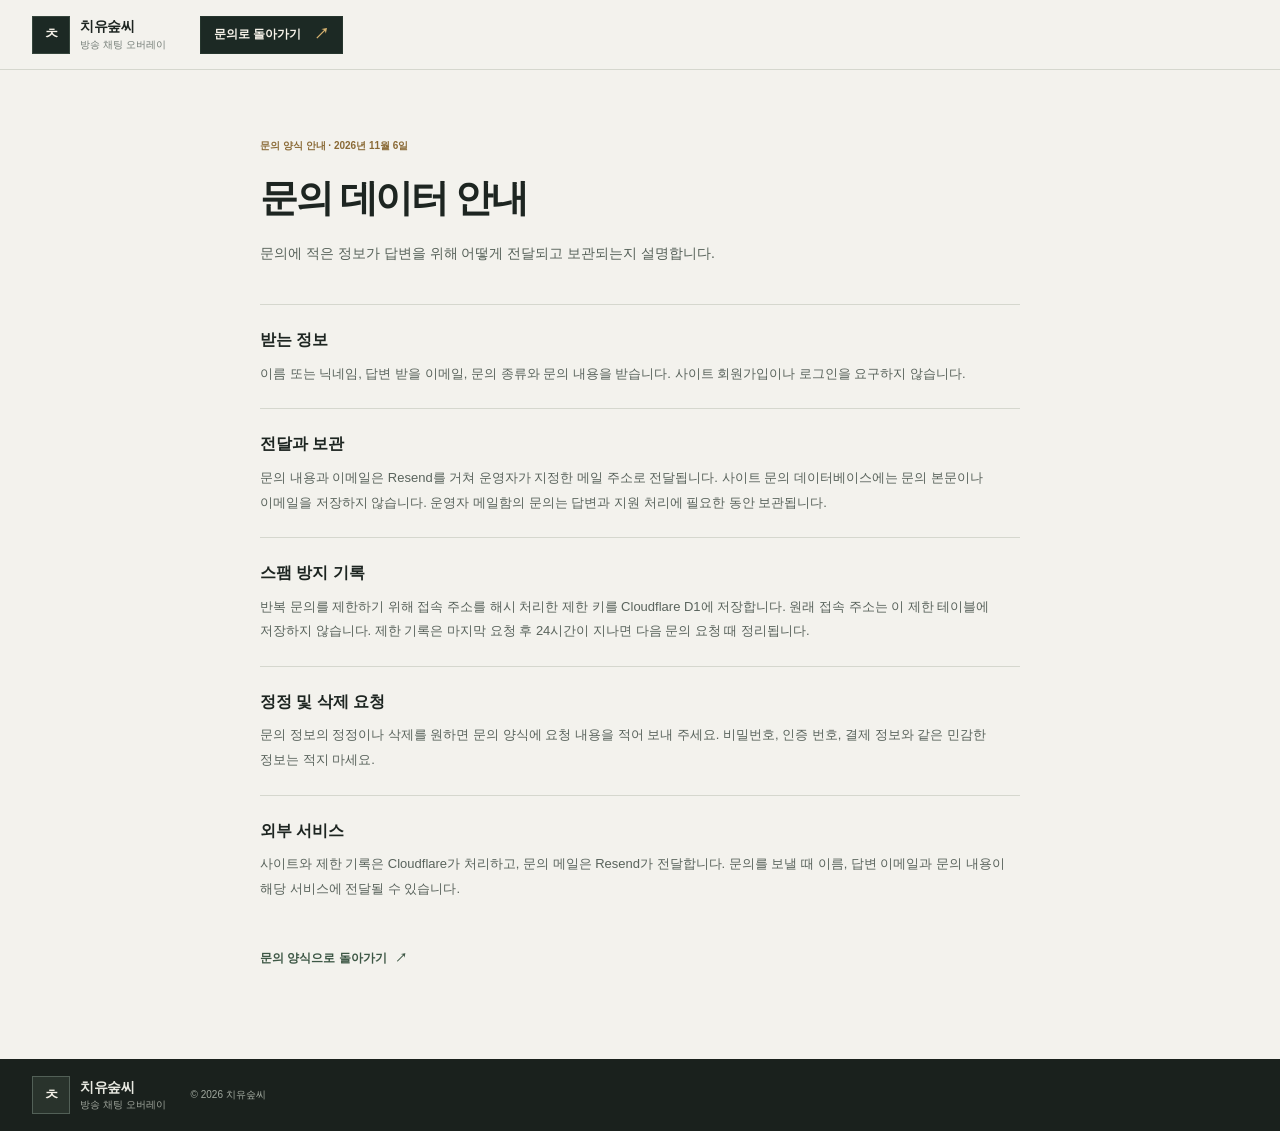
==== commit 7d64330e: "Redesign Chiyusup website" ====
--- a/site/privacy.html
+++ b/site/privacy.html
@@ -3,24 +3,30 @@
 <head>
   <meta charset="utf-8">
   <meta name="viewport" content="width=device-width, initial-scale=1">
-  <meta name="theme-color" content="#f5f6f2">
-  <title>문의 데이터 안내 · 치유숲씨</title>
-  <link rel="icon" href="data:image/svg+xml,%3Csvg xmlns='http://www.w3.org/2000/svg' viewBox='0 0 64 64'%3E%3Crect width='64' height='64' rx='17' fill='%231d3730'/%3E%3Cpath d='M17 16h30v25H33L21 50v-9h-4z' fill='none' stroke='%23b9e5cd' stroke-width='3' stroke-linejoin='round'/%3E%3C/svg%3E">
+  <meta name="theme-color" content="#f3f2ed">
+  <meta name="description" content="치유숲씨 사이트 문의 양식의 정보 처리 안내입니다.">
+  <title>문의 데이터 안내 — 치유숲씨</title>
+  <link rel="icon" href="data:image/svg+xml,%3Csvg xmlns='http://www.w3.org/2000/svg' viewBox='0 0 48 48'%3E%3Crect x='3' y='3' width='42' height='42' rx='11' fill='%231c2924'/%3E%3Cpath d='M8 9h32v24H25L14 41v-8H8z' fill='none' stroke='%23f3f2ed' stroke-width='2'/%3E%3C/svg%3E">
   <link rel="stylesheet" href="style.css">
 </head>
 <body>
-  <header class="site-header"><div class="header-inner"><a class="brand" href="/"><span class="brand-mark" aria-hidden="true">✳</span><span class="brand-name">치유숲씨<small>LIVE CHAT, IN ONE PLACE</small></span></a><a class="download-button" href="/#contact">문의하기 <span aria-hidden="true">↗</span></a></div></header>
+  <header class="site-header">
+    <div class="header-inner">
+      <a class="brand" href="/" aria-label="치유숲씨 홈"><span class="brand-mark" aria-hidden="true">ㅊ</span><span class="brand-name">치유숲씨<small>방송 채팅 오버레이</small></span></a>
+      <a class="header-download" href="/#contact">문의로 돌아가기 <span aria-hidden="true">↗</span></a>
+    </div>
+  </header>
   <main class="policy-page">
-    <p class="eyebrow">CONTACT INFORMATION · 2026-11-04</p>
+    <p class="eyebrow">문의 양식 안내 · 2026년 11월 6일</p>
     <h1>문의 데이터 안내</h1>
-    <p class="policy-lede">사이트 문의 양식에서 입력한 정보가 답변을 위해 어떻게 전달되는지 안내합니다.</p>
+    <p class="policy-lede">문의에 적은 정보가 답변을 위해 어떻게 전달되고 보관되는지 설명합니다.</p>
     <section><h2>받는 정보</h2><p>이름 또는 닉네임, 답변 받을 이메일, 문의 종류와 문의 내용을 받습니다. 사이트 회원가입이나 로그인을 요구하지 않습니다.</p></section>
-    <section><h2>전달과 보관</h2><p>문의 내용과 이메일은 Resend를 거쳐 운영자가 지정한 메일 주소로 전달됩니다. 웹사이트의 문의 데이터베이스에는 문의 본문이나 이메일을 저장하지 않습니다. 운영자 메일함의 문의는 답변과 지원 처리에 필요한 동안 보관되며, 메일 제공자의 처리 정책도 적용됩니다.</p></section>
-    <section><h2>스팸 방지 기록</h2><p>반복 문의를 제한하기 위해 접속 주소를 해시 처리한 제한 키를 Cloudflare D1에 저장합니다. 원래 접속 주소는 이 제한 테이블에 저장하지 않으며, 제한 기록은 마지막 요청 후 24시간이 지나면 다음 문의 요청 때 정리됩니다.</p></section>
-    <section><h2>문의 데이터 요청</h2><p>문의 정보의 정정이나 삭제를 요청하려면 사이트 문의 양식에 해당 내용을 적어 보내 주세요. 민감한 개인정보, 인증 번호, 결제 정보는 문의에 적지 마세요.</p></section>
+    <section><h2>전달과 보관</h2><p>문의 내용과 이메일은 Resend를 거쳐 운영자가 지정한 메일 주소로 전달됩니다. 사이트 문의 데이터베이스에는 문의 본문이나 이메일을 저장하지 않습니다. 운영자 메일함의 문의는 답변과 지원 처리에 필요한 동안 보관됩니다.</p></section>
+    <section><h2>스팸 방지 기록</h2><p>반복 문의를 제한하기 위해 접속 주소를 해시 처리한 제한 키를 Cloudflare D1에 저장합니다. 원래 접속 주소는 이 제한 테이블에 저장하지 않습니다. 제한 기록은 마지막 요청 후 24시간이 지나면 다음 문의 요청 때 정리됩니다.</p></section>
+    <section><h2>정정 및 삭제 요청</h2><p>문의 정보의 정정이나 삭제를 원하면 문의 양식에 요청 내용을 적어 보내 주세요. 비밀번호, 인증 번호, 결제 정보와 같은 민감한 정보는 적지 마세요.</p></section>
     <section><h2>외부 서비스</h2><p>사이트와 제한 기록은 Cloudflare가 처리하고, 문의 메일은 Resend가 전달합니다. 문의를 보낼 때 이름, 답변 이메일과 문의 내용이 해당 서비스에 전달될 수 있습니다.</p></section>
-    <a class="guide-link" href="/#contact">치유숲씨 문의하기 <span aria-hidden="true">↗</span></a>
+    <a class="guide-link" href="/#contact">문의 양식으로 돌아가기 <span aria-hidden="true">↗</span></a>
   </main>
-  <footer class="site-footer policy-footer"><div class="footer-bottom"><span>© 2026 치유숲씨</span><a href="/">홈</a></div></footer>
+  <footer class="site-footer policy-footer"><div class="footer-inner"><a class="brand footer-brand" href="/"><span class="brand-mark" aria-hidden="true">ㅊ</span><span class="brand-name">치유숲씨<small>방송 채팅 오버레이</small></span></a><p>© 2026 치유숲씨</p></div></footer>
 </body>
-</html>
+</html>
--- a/site/style.css
+++ b/site/style.css
@@ -1,326 +1,298 @@
 :root {
   color-scheme: light;
-  --paper: #f5f6f2;
-  --paper-deep: #ecefe8;
-  --ink: #202a26;
-  --ink-soft: #44534b;
-  --muted: #747f78;
-  --line: #d9dfd7;
-  --forest: #1d3730;
-  --forest-deep: #152923;
-  --mint: #b9e5cd;
-  --gold: #e8b96e;
-  --red: #ea767c;
-  --blue: #80a9e8;
-  --purple: #b69be9;
+  --paper: #f3f2ed;
+  --surface: #faf9f5;
+  --surface-2: #e9e8e1;
+  --ink: #1d2521;
+  --body: #4c5650;
+  --muted: #727b75;
+  --line: #d5d7ce;
+  --forest: #1c2924;
+  --forest-2: #2c4036;
+  --gold: #d7b270;
   --sans: "Pretendard", "Malgun Gothic", "Apple SD Gothic Neo", "Segoe UI", sans-serif;
   --mono: "Cascadia Mono", "Consolas", monospace;
 }
-
 * { box-sizing: border-box; }
-html { scroll-behavior: smooth; scroll-padding-top: 88px; }
-body { margin: 0; color: var(--ink); background: var(--paper); font: 15px/1.65 var(--sans); word-break: keep-all; -webkit-font-smoothing: antialiased; }
+html { scroll-behavior: smooth; scroll-padding-top: 80px; }
+body { margin: 0; background: var(--paper); color: var(--ink); font: 15px/1.65 var(--sans); word-break: keep-all; -webkit-font-smoothing: antialiased; }
 a { color: inherit; text-decoration: none; }
-button, input { font: inherit; }
+button, input, select, textarea { font: inherit; }
 button, a { -webkit-tap-highlight-color: transparent; }
-button { color: inherit; }
-.skip-link { position: fixed; z-index: 100; top: 8px; left: 8px; padding: 9px 13px; transform: translateY(-150%); border-radius: 5px; background: var(--ink); color: white; }
+a:focus-visible, button:focus-visible, input:focus-visible, select:focus-visible, textarea:focus-visible { outline: 3px solid #927644; outline-offset: 3px; }
+.skip-link { position: fixed; z-index: 100; top: 8px; left: 8px; padding: 9px 13px; transform: translateY(-150%); background: var(--forest); color: white; }
 .skip-link:focus { transform: translateY(0); }
 
-.site-header { position: sticky; z-index: 20; top: 0; height: 76px; border-bottom: 1px solid rgba(32,42,38,.09); background: rgba(245,246,242,.94); backdrop-filter: blur(14px); }
-.header-inner { width: min(1240px, calc(100% - 64px)); height: 100%; margin: auto; display: flex; align-items: center; justify-content: space-between; gap: 28px; }
+.site-header { position: sticky; z-index: 20; top: 0; height: 70px; border-bottom: 1px solid var(--line); background: var(--paper); }
+.header-inner { width: min(1240px, calc(100% - 64px)); height: 100%; display: flex; align-items: center; gap: 34px; margin: auto; }
 .brand { display: inline-flex; align-items: center; gap: 10px; flex: 0 0 auto; }
-.brand-mark { width: 39px; height: 39px; display: grid; place-items: center; border: 1px solid #cfddd2; border-radius: 12px; background: #e8f0e8; color: var(--forest); }
+.brand-mark { width: 38px; height: 38px; display: grid; place-items: center; border: 1px solid #35453c; background: var(--forest); color: #f6f2e9; font-size: 15px; font-weight: 700; }
 .brand-mark svg { width: 27px; height: 27px; }
-.brand-name { display: grid; font-size: 15px; font-weight: 750; line-height: 1.2; letter-spacing: -.035em; }
-.brand-name small { margin-top: 5px; color: #77837b; font: 7px/1.2 var(--mono); letter-spacing: .105em; }
-.main-nav { display: flex; align-items: center; gap: clamp(20px, 3vw, 38px); margin-left: auto; color: #5d6962; font-size: 12px; font-weight: 560; }
-.main-nav a { transition: color .16s ease; }
-.main-nav a:hover, .footer-links a:hover { color: #367862; }
-.header-actions { display: flex; align-items: center; gap: 9px; }
-.contact-button, .download-button { min-height: 39px; display: inline-flex; align-items: center; justify-content: center; gap: 10px; padding: 0 14px; border: 1px solid #cbd4cc; border-radius: 6px; background: transparent; font-size: 11px; font-weight: 650; transition: background .18s, border-color .18s, color .18s; }
-.contact-button:hover { border-color: #87978c; background: #edf1eb; }
-.download-button { border-color: var(--forest); background: var(--forest); color: #f6f8f4; }
-.download-button:hover, .button-dark:hover { border-color: #2c5142; background: #2c5142; }
-.download-button span { color: var(--mint); font-size: 14px; }
+.brand-name { display: grid; font-size: 14px; font-weight: 720; line-height: 1.25; letter-spacing: -.035em; }
+.brand-name small { margin-top: 3px; color: var(--muted); font-size: 10px; font-weight: 450; letter-spacing: 0; }
+.main-nav { display: flex; align-items: center; gap: 28px; margin-left: auto; color: #4f5852; font-size: 13px; font-weight: 560; }
+.main-nav a, .footer-links a { transition: color .15s ease; }
+.main-nav a:hover, .footer-links a:hover { color: #8a6733; }
+.header-download { min-height: 38px; display: inline-flex; align-items: center; gap: 13px; padding: 0 13px; border: 1px solid #26362e; background: var(--forest); color: #f6f2e9; font-size: 12px; font-weight: 650; }
+.header-download span { color: var(--gold); font-size: 15px; }
 .menu-toggle { display: none; }
 
-.hero { min-height: 590px; position: relative; overflow: hidden; display: grid; grid-template-columns: minmax(0, .9fr) minmax(440px, 1.1fr); align-items: center; gap: 38px; padding: 80px max(32px, calc((100vw - 1240px)/2)) 84px; background: var(--paper); }
-.hero-grid { position: absolute; inset: 0 0 0 39%; pointer-events: none; opacity: .32; background-image: linear-gradient(rgba(66,95,79,.07) 1px, transparent 1px), linear-gradient(90deg, rgba(66,95,79,.07) 1px, transparent 1px); background-size: 40px 40px; mask-image: linear-gradient(90deg, transparent, black 25%, black 88%, transparent); }
-.hero-content { z-index: 1; max-width: 530px; position: relative; }
-.kicker, .eyebrow { display: flex; align-items: center; gap: 9px; margin: 0; color: #527564; font: 9px/1.5 var(--mono); letter-spacing: .09em; text-transform: uppercase; }
-.kicker-line { width: 20px; height: 1px; background: #7e9a84; }
-.version-pill { padding: 3px 7px; border: 1px solid #d0dcd1; border-radius: 3px; color: #54705f; font-size: 8px; letter-spacing: .02em; }
-.hero h1 { margin: 24px 0 20px; font-size: clamp(42px, 5.15vw, 66px); font-weight: 760; line-height: 1.25; letter-spacing: -.075em; }
-.hero-lede { max-width: 450px; margin: 0; color: #637068; font-size: 14px; line-height: 1.95; }
-.hero-actions { display: flex; align-items: center; flex-wrap: wrap; gap: 11px; margin-top: 29px; }
-.button { min-height: 45px; display: inline-flex; align-items: center; justify-content: center; gap: 13px; padding: 0 16px; border-radius: 5px; font-size: 11px; font-weight: 680; transition: transform .16s, background .16s, color .16s, border-color .16s; }
-.button:hover { transform: translateY(-1px); }
-.button-dark { border: 1px solid var(--forest); background: var(--forest); color: #f8faf7; }
-.button-dark span { color: var(--mint); font-size: 14px; }
-.button-text { border: 1px solid transparent; color: #53645a; }
-.button-text:hover { color: #28684f; }
-.button-text span { margin-left: 2px; font-size: 16px; }
-.hero-note { display: flex; align-items: flex-start; gap: 9px; margin-top: 31px; color: #657269; font-size: 10px; line-height: 1.6; }
-.hero-note small { color: #849087; font-size: 9px; }
-.check-mark { width: 17px; height: 17px; flex: 0 0 17px; display: grid; place-items: center; margin-top: 1px; border: 1px solid #bfd7c7; border-radius: 50%; color: #4e8969; font-size: 10px; }
-
-.stage { min-width: 0; position: relative; z-index: 1; padding: 14px; border: 1px solid rgba(68,85,72,.2); border-radius: 13px; background: rgba(255,255,255,.57); box-shadow: 0 28px 70px rgba(39,57,45,.12); transform: rotate(.6deg); }
-.stage-topline { height: 26px; display: flex; align-items: flex-start; justify-content: space-between; padding-inline: 3px; color: #89938b; font: 8px var(--mono); letter-spacing: .08em; }
-.stage-window-label { display: flex; align-items: center; gap: 6px; color: #5f7066; letter-spacing: 0; }
-.stage-window-label i { width: 6px; height: 6px; border-radius: 50%; background: #69b99a; box-shadow: 0 0 0 3px rgba(105,185,154,.13); }
-.overlay-card { overflow: hidden; border: 1px solid #34443f; border-radius: 9px; background: #17211f; color: #e9efeb; box-shadow: 0 14px 38px rgba(10,21,16,.2); }
-.overlay-header { min-height: 55px; display: flex; align-items: center; gap: 9px; padding: 10px 13px; border-bottom: 1px solid rgba(227,239,231,.11); }
-.overlay-logo { width: 29px; height: 29px; display: grid; place-items: center; border: 1px solid #435950; border-radius: 8px; background: #263a32; color: #bfe6ce; }
-.overlay-logo svg { width: 23px; height: 23px; }
-.overlay-header > div { display: grid; line-height: 1.25; }
-.overlay-header strong { font-size: 10px; }
-.overlay-header small { margin-top: 3px; color: #91a198; font-size: 8px; }
-.live-state { display: flex; align-items: center; gap: 5px; margin-left: auto; color: #a2b1a8; font-size: 8px; }
-.live-state i, .overlay-bottom i { width: 5px; height: 5px; border-radius: 50%; background: #d9b36c; }
-.window-control { width: 25px; height: 25px; display: grid; place-items: center; border: 1px solid #394b43; border-radius: 6px; background: #25332d; color: #d8e1da; font-size: 12px; }
-.close-control { font-size: 17px; }
-.viewer-strip { display: grid; grid-template-columns: repeat(4, minmax(0, 1fr)); gap: 7px; padding: 12px 12px 5px; }
-.viewer-count { min-width: 0; min-height: 48px; display: grid; grid-template-columns: 23px minmax(0,1fr); align-content: center; align-items: center; column-gap: 5px; row-gap: 1px; padding: 6px 7px; border: 1px solid #34423d; border-radius: 6px; background: #202c28; }
-.viewer-count b { grid-row: 1/3; width: 21px; height: 21px; display: grid; place-items: center; border-radius: 5px; background: #183a31; color: #79d1b1; font: 7px var(--mono); }
-.viewer-count span { overflow: hidden; color: #9daca3; font-size: 7px; text-overflow: ellipsis; white-space: nowrap; }
-.viewer-count strong { font-size: 10px; font-weight: 690; letter-spacing: .01em; }
-.count-yt b { background: #40292d; color: #f08389; }.count-sp b { background: #273a56; color: #91b7f1; }.count-cm b { background: #382d4e; color: #c1a9fa; }
-.chat-list { padding: 5px 12px 7px; }
-.chat-row { min-height: 36px; display: grid; grid-template-columns: 35px 22px max-content minmax(0, 1fr); align-items: center; gap: 6px; border-bottom: 1px solid rgba(228,239,231,.065); }
-.chat-row:last-child { border-bottom: 0; }
-.chat-row time { color: #829088; font: 7px var(--mono); }
-.chat-platform { font: 7px var(--mono); font-weight: 700; }
-.ch-text { color: #71d0b1; }.yt-text { color: #ee7f86; }.sp-text { color: #91b7f1; }.cm-text { color: #c0a7fa; }
-.chat-row b { overflow: hidden; color: #f0898e; font-size: 8px; font-weight: 650; text-overflow: ellipsis; white-space: nowrap; }
-.chat-row p { overflow: hidden; margin: 0; color: #d1d9d3; font-size: 8px; text-overflow: ellipsis; white-space: nowrap; }
-.overlay-bottom { min-height: 31px; display: flex; align-items: center; justify-content: space-between; gap: 12px; padding: 0 13px; border-top: 1px solid rgba(227,239,231,.08); color: #84938a; font: 7px var(--mono); }
-.overlay-bottom span:first-child { display: flex; align-items: center; gap: 6px; }
-.overlay-bottom i { background: #73c7a3; }
-.stage-caption { display: flex; justify-content: space-between; padding: 9px 2px 0; color: #89938b; font-size: 8px; }
-.stage-orbit { position: absolute; z-index: -1; border: 1px solid rgba(103,147,116,.16); border-radius: 50%; pointer-events: none; }
-.orbit-one { width: 360px; height: 360px; top: -110px; right: -95px; }
-.orbit-two { width: 470px; height: 470px; top: -165px; right: -150px; border-style: dashed; }
-
-.platform-rail { border-block: 1px solid #dce1da; background: #eef1eb; }
-.platform-inner { width: min(1240px, calc(100% - 64px)); min-height: 92px; display: flex; align-items: center; justify-content: space-between; gap: 18px; margin: auto; }
-.rail-label { color: #7c877f; font-size: 10px; }
-.platform-item { display: inline-flex; align-items: center; gap: 9px; color: #34433a; font-size: 12px; font-weight: 650; }
-.p-logo { width: 31px; height: 31px; display: grid; place-items: center; border: 1px solid transparent; border-radius: 8px; font: 8px var(--mono); font-style: normal; }
-.p-ch { background: #e0efe6; border-color: #c7dece; color: #357559; }.p-yt { background: #f6e5e4; border-color: #ead0d0; color: #c64d5a; }.p-sp { background: #e4ebf7; border-color: #d1dcef; color: #5277b1; }.p-cm { background: #eee7f8; border-color: #ddd1ee; color: #8266b3; }
-.rail-separator { width: 1px; height: 24px; background: #d5dcd4; }
-
-.section { width: min(1150px, calc(100% - 64px)); margin-inline: auto; }
-.about-section { padding-block: 108px 115px; }
-.section-head { display: flex; align-items: end; justify-content: space-between; gap: 36px; margin-bottom: 35px; }
-.eyebrow { color: #548067; font-size: 9px; letter-spacing: .11em; }
-.section-head h2, .start-heading h2 { margin: 13px 0 0; font-size: clamp(31px, 4vw, 43px); line-height: 1.34; letter-spacing: -.065em; }
-.section-intro { margin: 0 0 5px; color: #738077; font-size: 12px; line-height: 1.9; }
-.feature-layout { display: grid; grid-template-columns: 1.3fr 1fr 1fr; grid-template-rows: minmax(180px, auto) minmax(180px, auto); gap: 12px; }
-.feature-main, .feature-tile { min-width: 0; position: relative; overflow: hidden; border: 1px solid var(--line); border-radius: 9px; }
-.feature-main { grid-row: 1 / 3; display: flex; flex-direction: column; padding: 26px; background: #e9f0e9; }
-.feature-index { color: #718076; font: 8px var(--mono); letter-spacing: .09em; }
-.feature-main-top { display: flex; justify-content: space-between; align-items: center; }
-.feature-symbol { width: 34px; height: 34px; display: grid; place-items: center; border: 1px solid #cedbd0; border-radius: 50%; color: #47765b; font-size: 15px; }
-.feature-main h3 { margin: 40px 0 11px; font-size: clamp(25px, 2.7vw, 33px); line-height: 1.35; letter-spacing: -.06em; }
-.feature-main > p { max-width: 360px; margin: 0; color: #637268; font-size: 11px; line-height: 1.9; }
-.mini-stack { display: flex; align-items: center; gap: 6px; margin-top: auto; padding-top: 35px; }
-.mini-chip { width: 29px; height: 29px; display: grid; place-items: center; border-radius: 8px; font: 7px var(--mono); }
-.mini-ch { background: #d8eddf; color: #367958; }.mini-yt { background: #f4dfe0; color: #c84e59; }.mini-sp { background: #dce6f5; color: #4c74b4; }.mini-cm { background: #e6dcf4; color: #8163b5; }
-.stack-caption { margin-left: 4px; color: #728077; font-size: 8px; }
-.feature-tile { padding: 20px 21px; background: #fff; }
-.tile-a { background: #f9f6ed; }.tile-b { background: #f0f2ed; }.tile-c { background: #f1edf7; }
-.tile-icon { position: absolute; top: 17px; right: 18px; color: #7c927f; font-size: 15px; }
-.tile-a .tile-icon { color: #a78243; }.tile-c .tile-icon { color: #806bb0; }
-.feature-tile h3 { margin: 24px 0 7px; font-size: 17px; line-height: 1.4; letter-spacing: -.04em; }
-.feature-tile p { max-width: 230px; margin: 0; color: #737d75; font-size: 10px; line-height: 1.8; }
-kbd { padding: 2px 4px; border: 1px solid #d0d7d0; border-radius: 3px; background: rgba(255,255,255,.55); color: #4b5b50; font: 8px var(--mono); }
-
-.release-section { overflow: hidden; padding: 75px 32px; background: var(--forest); color: #edf3ed; }
-.release-wrap { width: min(1150px, 100%); display: grid; grid-template-columns: .9fr 1.1fr; gap: 12%; align-items: center; margin: auto; }
-.eyebrow-light { color: #a7d7b8; }
-.release-title { display: flex; align-items: baseline; gap: 14px; margin-top: 10px; }
-.release-title h2 { margin: 0; font: 650 clamp(44px, 5.5vw, 65px)/1.1 var(--mono); letter-spacing: -.085em; }
-.release-title span { color: #b9c9bf; font-size: 10px; }
-.release-copy > p:not(.eyebrow) { max-width: 420px; margin: 17px 0 20px; color: #c0d0c4; font-size: 11px; line-height: 1.9; }
-.release-link { display: inline-flex; align-items: center; gap: 10px; padding-bottom: 3px; border-bottom: 1px solid rgba(185,229,205,.45); color: #d3efda; font-size: 10px; font-weight: 620; }
-.release-link span { color: var(--mint); font-size: 14px; }
-.release-details { border-top: 1px solid rgba(235,245,237,.2); }
-.release-details > div { min-height: 61px; display: flex; align-items: center; gap: 17px; border-bottom: 1px solid rgba(235,245,237,.14); }
-.release-number { color: #8ea99a; font: 9px var(--mono); }
-.release-details p { display: flex; align-items: baseline; gap: 14px; margin: 0; }
-.release-details b { font-size: 11px; font-weight: 600; }
-.release-details small { color: #a9bbb0; font-size: 9px; }
-
-.start-section { padding: 100px 32px 105px; border-bottom: 1px solid var(--line); background: #fbfcf9; }
-.start-wrap { width: min(1150px, 100%); display: grid; grid-template-columns: .9fr 1.1fr; align-items: start; gap: 12%; margin: auto; }
-.start-heading h2 { margin-top: 13px; }
-.start-heading > p:not(.eyebrow) { max-width: 365px; margin: 15px 0 18px; color: #737f76; font-size: 11px; line-height: 1.9; }
-.guide-link { display: inline-flex; align-items: center; gap: 9px; color: #3e795c; font-size: 10px; font-weight: 650; }
-.guide-link span { font-size: 13px; }
-.start-steps { position: relative; margin: 0; padding: 0; list-style: none; border-top: 1px solid #dfe4de; }
-.start-steps li { min-height: 86px; position: relative; display: grid; grid-template-columns: 35px minmax(0,1fr) 16px; align-items: start; gap: 13px; padding: 18px 0; border-bottom: 1px solid #dfe4de; }
-.start-steps li > span { padding-top: 3px; color: #64836d; font: 9px var(--mono); }
-.start-steps h3 { margin: 0; font-size: 12px; letter-spacing: -.015em; }
-.start-steps p { margin: 4px 0 0; color: #768178; font-size: 10px; line-height: 1.7; }
-.start-steps li > i { padding-top: 2px; color: #8da094; font-size: 13px; font-style: normal; }
-
-.contact-section { width: min(1150px, calc(100% - 64px)); display: grid; grid-template-columns: .78fr 1.22fr; align-items: start; gap: 25px 50px; margin: auto; padding-block: 80px 86px; }
-.contact-heading h2 { margin: 11px 0 7px; font-size: 23px; letter-spacing: -.05em; }
-.contact-heading > p:last-child { margin: 0; color: #747f77; font-size: 10px; line-height: 1.8; }
-.contact-response-note { display: flex; align-items: flex-start; gap: 9px; margin-top: 24px; padding: 13px; border: 1px solid #dce4da; border-radius: 7px; background: #edf1eb; color: #53645a; font-size: 9px; line-height: 1.7; }
-.response-dot { width: 7px; height: 7px; flex: 0 0 7px; margin-top: 5px; border-radius: 50%; background: #4d9a74; box-shadow: 0 0 0 3px rgba(77,154,116,.12); }
-.contact-response-note small { color: #818c83; font-size: 8px; }
-.contact-form { display: grid; gap: 13px; padding: 22px; border: 1px solid var(--line); border-radius: 9px; background: #fbfcf9; box-shadow: 0 8px 28px rgba(29,55,48,.045); }
-.contact-form[aria-busy="true"] { opacity: .84; }
-.contact-form-row { display: grid; grid-template-columns: repeat(2,minmax(0,1fr)); gap: 12px; }
-.contact-form label { display: grid; gap: 6px; color: #58655c; font-size: 9px; font-weight: 650; }
-.contact-form input, .contact-form select, .contact-form textarea { width: 100%; min-width: 0; border: 1px solid #d4dbd3; border-radius: 5px; outline: none; background: #fff; color: var(--ink); font: 11px/1.55 var(--sans); }
-.contact-form input, .contact-form select { height: 41px; padding: 0 11px; }
-.contact-form textarea { min-height: 138px; padding: 10px 11px; resize: vertical; }
-.contact-form input::placeholder, .contact-form textarea::placeholder { color: #9aa49b; }
-.contact-form input:focus, .contact-form select:focus, .contact-form textarea:focus { border-color: #6e9b7b; box-shadow: 0 0 0 3px rgba(94,151,111,.12); }
-.contact-form .contact-consent { grid-template-columns: 15px minmax(0,1fr); align-items: start; gap: 8px; color: #78837a; font-size: 8px; line-height: 1.75; font-weight: 400; }
-.contact-consent input { width: 14px; height: 14px; margin: 2px 0 0; accent-color: #4e8a69; }
-.contact-consent a { color: #467755; text-decoration: underline; text-underline-offset: 2px; }
-.contact-honey { position: absolute !important; width: 1px !important; height: 1px !important; overflow: hidden !important; clip: rect(0,0,0,0) !important; white-space: nowrap !important; }
-.contact-submit { min-height: 43px; justify-content: center; cursor: pointer; }
-.contact-submit:disabled { opacity: .6; cursor: wait; }
-.contact-submit span { color: var(--mint); }
-.contact-result { display: none; margin: 0; padding: 10px 12px; border: 1px solid #d4e5d6; border-radius: 5px; background: #edf5ed; color: #456b4f; font-size: 9px; line-height: 1.65; }
+.hero { border-bottom: 1px solid var(--line); }
+.hero-inner { width: min(1240px, calc(100% - 64px)); min-height: 610px; display: grid; grid-template-columns: minmax(330px,.78fr) minmax(540px,1.22fr); align-items: center; gap: clamp(34px,5vw,76px); margin: auto; padding: 58px 0 63px; }
+.hero-copy { max-width: 470px; }
+.kicker { display: flex; align-items: center; gap: 9px; margin: 0 0 26px; color: #59645d; font-size: 12px; font-weight: 600; }
+.kicker span { width: 7px; height: 7px; background: #a47e43; }
+.kicker i { width: 1px; height: 13px; margin-inline: 1px; background: #bec1b9; }
+.hero h1 { margin: 0; font-size: clamp(44px,5.3vw,66px); font-weight: 720; line-height: 1.2; letter-spacing: -.075em; }
+.hero h1 span { color: #425d4d; }
+.hero-description { max-width: 425px; margin: 20px 0 0; color: var(--body); font-size: 15px; line-height: 1.9; }
+.hero-links { display: flex; align-items: center; gap: 23px; margin-top: 29px; }
+.button { min-height: 46px; display: inline-flex; align-items: center; justify-content: center; gap: 18px; padding: 0 16px; border: 1px solid transparent; font-size: 13px; font-weight: 650; transition: background .15s, border-color .15s; }
+.button-dark { background: var(--forest); color: #f7f4ed; }
+.button-dark:hover { background: var(--forest-2); }
+.button-dark span { color: var(--gold); font-size: 16px; }
+.text-link { color: #48544c; font-size: 12px; font-weight: 600; }
+.text-link span { margin-left: 6px; color: #98733a; }
+.hero-note { margin: 27px 0 0; padding-top: 14px; border-top: 1px solid var(--line); color: #737c75; font-size: 11px; }
+
+.desk { min-width: 0; padding: 12px; border: 1px solid #cdd0c7; background: #e6e6df; box-shadow: 0 18px 40px rgba(31,39,33,.10); }
+.desk-toolbar { height: 43px; display: flex; align-items: center; padding: 0 8px; }
+.desk-brand { display: flex; align-items: center; gap: 8px; }
+.desk-mark { width: 26px; height: 26px; display: grid; place-items: center; background: var(--forest); color: var(--gold); font-size: 12px; font-weight: 700; }
+.desk-brand b, .desk-brand small { display: block; }
+.desk-brand b { font-size: 11px; line-height: 1.2; }
+.desk-brand small { margin-top: 2px; color: #777e77; font-size: 9px; }
+.desk-state { display: flex; align-items: center; gap: 6px; margin-left: auto; color: #69736b; font-size: 10px; }
+.desk-state i { width: 6px; height: 6px; background: #d3a855; }
+.desk-controls { display: flex; gap: 15px; margin-left: 22px; color: #7e847e; font-size: 11px; }
+.desk-content { min-height: 360px; display: grid; grid-template-columns: 112px minmax(0,1fr); border: 1px solid #39453e; background: #171d1a; color: #f1f0eb; }
+.desk-rail { display: flex; flex-direction: column; gap: 7px; padding: 15px 8px; border-right: 1px solid #303a34; color: #a6aea7; font-size: 10px; }
+.desk-rail span { padding: 7px 8px; }
+.desk-rail .rail-active { border-left: 2px solid var(--gold); background: #232c27; color: #f4f1e8; }
+.desk-main { min-width: 0; padding: 16px 16px 10px; }
+.desk-heading { display: flex; align-items: center; justify-content: space-between; gap: 12px; margin-bottom: 13px; }
+.desk-heading small, .desk-heading b { display: block; }
+.desk-heading small { margin-bottom: 3px; color: #b8a57c; font-size: 9px; }
+.desk-heading b { font-size: 13px; font-weight: 620; }
+.desk-heading > span { flex: 0 0 auto; color: #99a49b; font-size: 9px; }
+.source-row { min-height: 57px; display: grid; grid-template-columns: 30px 78px minmax(0,1fr) 45px; align-items: center; gap: 9px; border-top: 1px solid #303832; }
+.source-code { width: 25px; height: 25px; display: grid; place-items: center; font: 8px var(--mono); }
+.row-ch .source-code { background: #234237; color: #8ec7a7; }
+.row-yt .source-code { background: #482e32; color: #ec999a; }
+.row-sp .source-code { background: #2b3b50; color: #9ab9e6; }
+.row-cm .source-code { background: #3b3047; color: #c2a8e0; }
+.source-info b, .source-info small { display: block; }
+.source-info b { font-size: 10px; font-weight: 600; }
+.source-info small { margin-top: 2px; color: #909a91; font-size: 8px; }
+.source-address { overflow: hidden; padding: 7px 8px; border: 1px solid #38423c; color: #c0c7c0; font: 9px var(--mono); text-overflow: ellipsis; white-space: nowrap; }
+.source-action { text-align: center; color: #c7b07f; font-size: 9px; }
+.desk-foot { min-height: 33px; display: flex; align-items: center; justify-content: space-between; gap: 10px; margin-top: 7px; padding-top: 7px; border-top: 1px solid #303832; color: #9da79f; font-size: 9px; }
+.desk-foot span:first-child { display: flex; align-items: center; gap: 6px; }
+.desk-foot i { width: 5px; height: 5px; background: #83b292; }
+.desk-foot span:last-child { color: #dfc58e; }
+.desk-caption { margin: 8px 1px 0; color: #717972; font-size: 9px; }
+
+.platform-strip { border-bottom: 1px solid var(--line); background: #ebeae4; }
+.platform-strip-inner { width: min(1240px, calc(100% - 64px)); min-height: 82px; display: flex; align-items: center; gap: 27px; margin: auto; }
+.strip-label { color: #737a72; font-size: 11px; }
+.platform-names { display: flex; align-items: center; gap: clamp(15px,3vw,34px); }
+.platform-names > span { display: flex; align-items: center; gap: 8px; font-size: 12px; font-weight: 630; }
+.platform-names i { width: 25px; height: 25px; display: grid; place-items: center; font: 8px var(--mono); font-style: normal; }
+.p-ch { background: #dce8dc; color: #3a7050; }.p-yt { background: #f0dfdd; color: #aa4e54; }.p-sp { background: #e0e7f0; color: #55739e; }.p-cm { background: #e9e0ef; color: #775890; }
+.strip-tail { margin-left: auto; color: #747c75; font-size: 11px; }
+
+.content-width { width: min(1080px, calc(100% - 64px)); margin-inline: auto; }
+.features { display: grid; grid-template-columns: minmax(245px,.72fr) minmax(0,1.28fr); gap: clamp(40px,8vw,120px); padding-block: 106px 112px; }
+.section-label { margin: 0; color: #8a6a36; font-size: 11px; font-weight: 700; }
+.section-intro h2, .guide-heading h2, .contact-copy h2 { margin: 13px 0 0; font-size: clamp(30px,3.4vw,42px); font-weight: 690; line-height: 1.37; letter-spacing: -.065em; }
+.section-intro > p:last-child { max-width: 300px; margin: 15px 0 0; color: #626b64; font-size: 13px; line-height: 1.85; }
+.feature-list { border-top: 1px solid #bfc4bb; }
+.feature-row { min-height: 104px; display: grid; grid-template-columns: 38px minmax(0,1fr) 130px; align-items: center; gap: 14px; border-bottom: 1px solid var(--line); }
+.feature-index { align-self: start; padding-top: 23px; color: #937445; font: 10px var(--mono); }
+.feature-row h3 { margin: 0; font-size: 15px; font-weight: 660; }
+.feature-row p { margin: 5px 0 0; color: #68716a; font-size: 12px; line-height: 1.75; }
+.feature-detail { justify-self: end; color: #747d76; font-size: 10px; text-align: right; }
+kbd { padding: 2px 5px; border: 1px solid #c8cbc2; background: #ebeae4; color: #374039; font: 10px var(--mono); }
+.feature-row p > b { font-weight: 400; }
+
+.guide { background: var(--forest); color: #f4f1e8; }
+.guide-inner { width: min(1080px, calc(100% - 64px)); display: grid; grid-template-columns: minmax(250px,.76fr) minmax(0,1.24fr); gap: clamp(44px,8vw,108px); margin: auto; padding: 79px 0 84px; }
+.guide-heading .section-label { color: var(--gold); }
+.guide-heading h2 { font-size: clamp(31px,3.6vw,43px); }
+.guide-heading > p:not(.section-label) { margin: 14px 0 0; color: #c0c9c1; font-size: 13px; }
+.guide-heading > a { display: inline-flex; gap: 12px; margin-top: 22px; padding-bottom: 5px; border-bottom: 1px solid #78867b; color: #f0e7d2; font-size: 12px; }
+.guide-heading > a span { color: var(--gold); }
+.guide-steps { margin: 0; padding: 0; list-style: none; border-top: 1px solid #546258; }
+.guide-steps li { min-height: 84px; display: grid; grid-template-columns: 40px 1fr; align-items: center; gap: 13px; border-bottom: 1px solid #46544a; }
+.guide-steps li > span { color: var(--gold); font: 12px var(--mono); }
+.guide-steps b { font-size: 14px; font-weight: 620; }
+.guide-steps p { margin: 4px 0 0; color: #b9c3bb; font-size: 12px; }
+
+.release { display: grid; grid-template-columns: 250px minmax(0,1fr); gap: clamp(35px,7vw,88px); padding-block: 90px 96px; border-bottom: 1px solid var(--line); }
+.release-head { align-self: start; }
+.release-head h2 { margin: 9px 0 0; font-size: 38px; line-height: 1; letter-spacing: -.06em; }
+.release-head > p:last-child { margin: 10px 0 0; color: #6d756e; font-size: 12px; }
+.release-head > a { display: inline-flex; gap: 9px; margin-top: 23px; color: #38483d; font-size: 11px; font-weight: 640; }
+.release-head > a span { color: #98733a; }
+.release-items { border-top: 1px solid #c8ccc3; }
+.release-items > div { min-height: 68px; display: grid; grid-template-columns: 38px minmax(0,1fr); align-items: center; gap: 10px; border-bottom: 1px solid var(--line); }
+.release-items > div > span { color: #947342; font: 10px var(--mono); }
+.release-items p { margin: 0; }
+.release-items b, .release-items small { display: block; }
+.release-items b { font-size: 13px; font-weight: 650; }
+.release-items small { margin-top: 2px; color: #717a72; font-size: 11px; }
+
+.contact { background: #e9e8e1; border-top: 1px solid #d5d7ce; }
+.contact-inner { width: min(1080px, calc(100% - 64px)); display: grid; grid-template-columns: minmax(260px,.78fr) minmax(0,1.22fr); align-items: start; gap: clamp(38px,7vw,95px); margin: auto; padding-block: 88px 94px; }
+.contact-copy h2 { font-size: clamp(29px,3.2vw,39px); }
+.contact-copy > p:not(.section-label) { max-width: 370px; margin: 15px 0 0; color: #5e6861; font-size: 13px; line-height: 1.85; }
+.contact-address { display: flex; align-items: flex-start; gap: 10px; margin-top: 22px; color: #425047; font-size: 11px; }
+.contact-address > span { width: 6px; height: 6px; flex: 0 0 6px; margin-top: 6px; background: #9c7941; }
+.contact-address small { display: block; margin-top: 3px; color: #778077; font-size: 10px; }
+.contact-shortcuts { display: flex; flex-wrap: wrap; gap: 17px; margin-top: 23px; }
+.contact-shortcuts a { color: #4a554e; font-size: 11px; border-bottom: 1px solid #b9bdb4; }
+.contact-shortcuts span { margin-left: 5px; color: #95723e; }
+.contact-form { padding: 24px; border: 1px solid #cbd0c6; background: var(--surface); }
+.contact-form label { display: block; margin-bottom: 14px; color: #38433c; font-size: 11px; font-weight: 630; }
+.form-pair { display: grid; grid-template-columns: repeat(2,minmax(0,1fr)); gap: 13px; }
+.contact-form input:not([type=checkbox]), .contact-form select, .contact-form textarea { width: 100%; display: block; margin-top: 6px; padding: 10px 11px; border: 1px solid #cbd0c6; border-radius: 0; background: #fff; color: var(--ink); font-size: 12px; }
+.contact-form input:not([type=checkbox]), .contact-form select { height: 41px; }
+.contact-form textarea { min-height: 128px; resize: vertical; line-height: 1.65; }
+.contact-form input::placeholder, .contact-form textarea::placeholder { color: #90978f; }
+.contact-form select:invalid { color: #848a82; }
+.contact-consent { display: grid !important; grid-template-columns: 16px minmax(0,1fr); gap: 8px; align-items: start; color: #697168 !important; font-size: 10px !important; line-height: 1.65; font-weight: 450 !important; }
+.contact-consent input { margin: 3px 0 0; accent-color: var(--forest-2); }
+.contact-consent a { color: #405845; text-decoration: underline; text-underline-offset: 2px; }
+.contact-honey { position: absolute !important; width: 1px !important; height: 1px !important; overflow: hidden !important; clip-path: inset(50%); white-space: nowrap; }
+.submit-button { min-height: 43px; display: inline-flex; align-items: center; justify-content: center; gap: 18px; padding: 0 14px; border: 1px solid var(--forest); background: var(--forest); color: white; cursor: pointer; font-size: 12px; font-weight: 650; }
+.submit-button:hover { background: var(--forest-2); }
+.submit-button:disabled { opacity: .55; cursor: wait; }
+.submit-button span { color: var(--gold); font-size: 15px; }
+.contact-result { display: none; margin: 13px 0 0; padding: 10px 12px; border-left: 2px solid #66876e; background: #edf1e9; color: #344b39; font-size: 11px; }
 .contact-result.is-visible { display: block; }
-.contact-result.is-error { border-color: #efd1cf; background: #fbefed; color: #9a4e49; }
-.contact-links { grid-column: 2; display: grid; grid-template-columns: repeat(2,minmax(0,1fr)); gap: 10px; }
-.contact-card { min-width: 0; min-height: 83px; display: flex; align-items: center; gap: 11px; padding: 13px; border: 1px solid var(--line); border-radius: 7px; background: #fbfcf9; transition: transform .16s, border-color .16s, box-shadow .16s; }
-.contact-card:hover { transform: translateY(-2px); border-color: #afc5b3; box-shadow: 0 7px 19px rgba(29,55,48,.07); }
-.contact-card-icon { width: 31px; height: 31px; flex: 0 0 31px; display: grid; place-items: center; border-radius: 8px; background: #e5efe8; color: #42795c; font-size: 15px; }
-.github-card .contact-card-icon { background: #e9ece8; color: #414a43; }
-.contact-card-copy { min-width: 0; display: grid; gap: 3px; }
-.contact-card-copy b { overflow: hidden; font-size: 10px; font-weight: 680; text-overflow: ellipsis; white-space: nowrap; }
-.contact-card-copy small { overflow: hidden; color: #7b867e; font-size: 8px; text-overflow: ellipsis; white-space: nowrap; }
-.contact-arrow { margin-left: auto; color: #718379; font-size: 14px; }
-.contact-footnote { grid-column: 2; margin: -14px 0 0; color: #8b948d; font-size: 8px; }
-
-.site-footer { padding: 22px 32px 14px; border-top: 1px solid #dce1da; background: #edf0ea; }
-.footer-inner, .footer-bottom { width: min(1150px, 100%); display: flex; align-items: center; gap: 16px; margin: auto; }
-.footer-brand { display: inline-flex; align-items: center; gap: 7px; font-size: 10px; white-space: nowrap; }
-.small-mark { width: 25px; height: 25px; border-radius: 8px; font-size: 12px; }
-.footer-inner > p { margin: 0; color: #7a857c; font-size: 8px; }
-.footer-links { display: flex; gap: 17px; margin-left: auto; color: #5d6c62; font-size: 9px; }
-.footer-bottom { justify-content: space-between; margin-top: 16px; padding-top: 11px; border-top: 1px solid #d8dfd7; color: #89938b; font-size: 8px; }
-.footer-bottom a:hover { color: #367862; }
-
-.policy-page { width: min(760px, calc(100% - 40px)); margin: auto; padding-block: 74px 88px; }
-.policy-page > h1 { margin: 13px 0 8px; font-size: clamp(33px, 6vw, 45px); line-height: 1.3; letter-spacing: -.07em; }
-.policy-lede { margin: 0 0 43px; color: #6f7c72; font-size: 12px; }
-.policy-page section { padding: 23px 0; border-top: 1px solid var(--line); }
-.policy-page section h2 { margin: 0 0 9px; font-size: 14px; letter-spacing: -.03em; }
-.policy-page section p, .policy-page section li { color: #657268; font-size: 10px; line-height: 1.9; }
-.policy-page section p { margin: 0; }
-.policy-page section ul { margin: 0; padding-left: 19px; }
-.policy-page section a { color: #3f7c5b; text-decoration: underline; text-underline-offset: 2px; }
-.policy-footer { padding-top: 10px; }
-
-@media (max-width: 980px) {
-  .header-inner, .platform-inner { width: min(100% - 40px, 1240px); }
-  .hero { min-height: 550px; grid-template-columns: minmax(0,.9fr) minmax(380px,1.1fr); gap: 24px; padding-inline: 30px; }
-  .hero h1 { font-size: clamp(39px, 5vw, 54px); }
-  .platform-inner { gap: 12px; }
-  .rail-label { font-size: 9px; }
-  .section, .contact-section { width: min(100% - 48px, 1150px); }
-  .release-wrap, .start-wrap { gap: 8%; }
-}
-@media (max-width: 760px) {
-  .site-header { height: 68px; }
-  .header-inner { width: calc(100% - 34px); gap: 10px; }
-  .brand-mark { width: 35px; height: 35px; border-radius: 10px; }
-  .brand-name { font-size: 14px; }
-  .menu-toggle { width: 35px; height: 35px; display: grid; align-content: center; justify-content: center; gap: 5px; margin-left: auto; border: 1px solid #d1d9d0; border-radius: 6px; background: transparent; cursor: pointer; }
-  .menu-toggle span { width: 14px; height: 1px; background: #506057; transition: transform .16s; }
-  .menu-toggle[aria-expanded="true"] span:first-child { transform: translateY(3px) rotate(45deg); }
-  .menu-toggle[aria-expanded="true"] span:last-child { transform: translateY(-3px) rotate(-45deg); }
-  .main-nav { position: absolute; top: 67px; right: 0; left: 0; display: none; padding: 11px 18px 16px; border-bottom: 1px solid var(--line); background: var(--paper); box-shadow: 0 12px 20px rgba(32,42,38,.07); }
-  .main-nav.is-open { display: grid; gap: 0; }
-  .main-nav a { padding: 11px 3px; border-bottom: 1px solid #e5e9e2; }
+.contact-result.is-error { border-color: #ac5555; background: #f4e9e6; color: #752f2f; }
+.contact-form[aria-busy=true] { opacity: .8; }
+
+.site-footer { background: #1a211d; color: #e8e9e1; }
+.footer-inner { width: min(1240px, calc(100% - 64px)); min-height: 112px; display: grid; grid-template-columns: auto 1fr auto; align-items: center; gap: 25px; margin: auto; }
+.footer-brand .brand-mark { border-color: #526057; background: #29332c; }
+.footer-brand .brand-name small { color: #a1a79e; }
+.footer-links { display: flex; justify-content: end; gap: 20px; color: #c2c9c0; font-size: 11px; }
+.footer-inner > p { grid-column: 1 / -1; margin: -20px 0 15px; color: #a1a99f; font-size: 10px; }
+
+.policy-page { width: min(760px, calc(100% - 40px)); margin: auto; padding: 68px 0 90px; }
+.policy-page .eyebrow { margin: 0; color: #8a6a36; font-size: 10px; font-weight: 700; }
+.policy-page h1 { margin: 12px 0; font-size: 38px; letter-spacing: -.06em; }
+.policy-lede { margin: 0 0 38px; color: #566159; font-size: 14px; line-height: 1.8; }
+.policy-page section { padding: 22px 0; border-top: 1px solid var(--line); }
+.policy-page section h2 { margin: 0 0 8px; font-size: 16px; }
+.policy-page section p { margin: 0; color: #59635c; font-size: 13px; line-height: 1.9; }
+.policy-page .guide-link { display: inline-flex; gap: 8px; margin-top: 25px; color: #3d5745; font-size: 12px; font-weight: 650; }
+.policy-footer .footer-inner { min-height: 72px; }
+.policy-footer .footer-inner > p { grid-column: auto; margin: 0; }
+.policy-footer .footer-links { display: none; }
+
+@media (max-width: 1080px) {
+  .hero-inner { grid-template-columns: minmax(290px,.78fr) minmax(480px,1.22fr); gap: 32px; }
+  .desk-main { padding-inline: 11px; }
+  .desk-content { grid-template-columns: 94px minmax(0,1fr); }
+  .source-row { grid-template-columns: 28px 68px minmax(0,1fr) 40px; gap: 6px; }
+  .source-address { font-size: 8px; padding-inline: 5px; }
+  .features, .guide-inner, .contact-inner { gap: 48px; }
+}
+@media (max-width: 860px) {
+  .header-inner, .hero-inner, .platform-strip-inner, .footer-inner { width: calc(100% - 40px); }
+  .content-width, .guide-inner, .contact-inner { width: calc(100% - 40px); }
+  .header-inner { gap: 17px; }
+  .main-nav { gap: 17px; }
+  .hero-inner { min-height: 0; grid-template-columns: minmax(0,1fr); gap: 35px; padding-block: 57px 48px; }
+  .hero-copy { max-width: 650px; }
+  .hero-description { max-width: 590px; }
+  .desk { width: 100%; }
+  .desk-content { grid-template-columns: 126px minmax(0,1fr); }
+  .source-row { grid-template-columns: 30px 85px minmax(0,1fr) 48px; gap: 9px; }
+  .source-address { font-size: 9px; padding-inline: 8px; }
+  .platform-strip-inner { flex-wrap: wrap; gap: 12px 22px; padding-block: 16px; }
+  .strip-tail { flex-basis: 100%; margin: 0 0 0 92px; }
+  .features { grid-template-columns: minmax(0,1fr); gap: 30px; padding-block: 72px; }
+  .section-intro > p:last-child { max-width: 520px; }
+  .guide-inner { grid-template-columns: minmax(0,1fr); gap: 30px; padding-block: 64px; }
+  .guide-heading > p:not(.section-label) { max-width: 500px; }
+  .release { grid-template-columns: 190px minmax(0,1fr); gap: 28px; padding-block: 64px; }
+  .contact-inner { grid-template-columns: minmax(0,1fr); gap: 26px; padding-block: 65px; }
+  .contact-copy > p:not(.section-label) { max-width: 620px; }
+}
+@media (max-width: 620px) {
+  .site-header { height: 62px; }
+  .header-inner { width: calc(100% - 28px); gap: 9px; }
+  .brand { gap: 7px; }
+  .brand-mark { width: 33px; height: 33px; }
+  .brand-mark svg { width: 24px; height: 24px; }
+  .brand-name { font-size: 12px; }
+  .brand-name small { font-size: 9px; }
+  .menu-toggle { width: 35px; height: 35px; display: grid; place-content: center; gap: 5px; margin-left: auto; border: 1px solid var(--line); background: transparent; }
+  .menu-toggle span { width: 15px; height: 1px; background: var(--ink); }
+  .main-nav { position: absolute; top: 61px; right: 0; left: 0; display: none; flex-direction: column; align-items: stretch; gap: 0; padding: 6px 18px; border-bottom: 1px solid var(--line); background: var(--paper); }
+  .main-nav.is-open { display: flex; }
+  .main-nav a { padding: 12px 4px; border-bottom: 1px solid #e3e3dc; }
   .main-nav a:last-child { border-bottom: 0; }
-  .header-actions { gap: 6px; }
-  .contact-button, .download-button { min-height: 35px; padding-inline: 10px; font-size: 9px; }
-  .hero { grid-template-columns: minmax(0,1fr); gap: 37px; padding: 58px 24px 57px; }
-  .hero-content { max-width: 650px; }
-  .hero h1 { font-size: clamp(39px, 8vw, 57px); }
-  .hero-lede { max-width: 570px; font-size: 12px; }
-  .stage { width: min(100%, 590px); justify-self: center; transform: none; }
-  .platform-inner { width: calc(100% - 38px); min-height: 78px; flex-wrap: wrap; justify-content: center; gap: 10px 16px; padding-block: 14px; }
-  .rail-label { flex-basis: 100%; text-align: center; }
-  .platform-item { gap: 6px; font-size: 10px; }
-  .p-logo { width: 26px; height: 26px; border-radius: 7px; font-size: 7px; }
-  .rail-separator { height: 18px; }
-  .section, .contact-section { width: calc(100% - 40px); }
-  .about-section { padding-block: 75px 80px; }
-  .section-head { display: block; margin-bottom: 25px; }
-  .section-head h2, .start-heading h2 { font-size: 34px; }
-  .section-intro { margin-top: 13px; font-size: 10px; }
-  .feature-layout { grid-template-columns: repeat(2,minmax(0,1fr)); grid-template-rows: auto; }
-  .feature-main { min-height: 350px; grid-row: span 2; padding: 21px; }
-  .feature-main h3 { margin-top: 30px; font-size: 26px; }
-  .feature-main > p { font-size: 10px; }
-  .feature-tile { min-height: 169px; padding: 16px; }
-  .feature-tile h3 { font-size: 15px; }
-  .feature-tile p { font-size: 9px; }
-  .release-section { padding: 57px 23px; }
-  .release-wrap, .start-wrap { grid-template-columns: minmax(0,1fr); gap: 35px; }
-  .release-copy > p:not(.eyebrow) { max-width: 540px; }
-  .start-section { padding: 70px 23px 75px; }
-  .contact-section { grid-template-columns: minmax(0,1fr); gap: 20px; padding-block: 61px 66px; }
-  .contact-heading h2 { font-size: 21px; }
-  .contact-links { grid-column: 1; grid-template-columns: repeat(2,minmax(0,1fr)); }
-  .contact-footnote { grid-column: 1; margin: -11px 0 0; }
-  .site-footer { padding-inline: 20px; }
-}
-@media (max-width: 480px) {
-  body { font-size: 14px; }
-  .header-inner { width: calc(100% - 24px); gap: 6px; }
-  .brand { gap: 7px; }
-  .brand-mark { width: 31px; height: 31px; }
-  .brand-name { font-size: 12px; }
-  .brand-name small { font-size: 6px; }
-  .menu-toggle { width: 31px; height: 31px; flex: 0 0 31px; }
-  .contact-button { padding-inline: 7px; }
-  .download-button { gap: 5px; padding-inline: 8px; }
-  .hero { padding: 44px 16px 43px; }
-  .hero h1 { margin-top: 20px; font-size: clamp(35px, 10vw, 44px); }
-  .hero-lede { font-size: 11px; }
-  .hero-actions { align-items: stretch; }
-  .button { min-height: 41px; padding-inline: 12px; font-size: 10px; }
-  .stage { padding: 9px; border-radius: 10px; }
-  .viewer-strip { gap: 4px; padding-inline: 7px; }
-  .viewer-count { grid-template-columns: 19px minmax(0,1fr); min-height: 43px; column-gap: 3px; padding: 5px 4px; }
-  .viewer-count b { width: 18px; height: 18px; font-size: 6px; }
-  .viewer-count span { font-size: 6px; }
-  .viewer-count strong { font-size: 8px; }
-  .chat-list { padding-inline: 7px; }
-  .chat-row { grid-template-columns: 31px 18px max-content minmax(0,1fr); gap: 4px; min-height: 32px; }
-  .chat-row time, .chat-platform { font-size: 6px; }
-  .chat-row b, .chat-row p { font-size: 7px; }
-  .overlay-header { padding-inline: 8px; }
-  .overlay-bottom { padding-inline: 8px; font-size: 6px; }
-  .platform-inner { width: calc(100% - 26px); gap: 8px 11px; }
-  .rail-separator { display: none; }
-  .section, .contact-section { width: calc(100% - 32px); }
-  .section-head h2, .start-heading h2 { font-size: 30px; }
-  .feature-layout { grid-template-columns: minmax(0,1fr); }
-  .feature-main { min-height: 320px; grid-row: auto; }
-  .feature-tile { min-height: 145px; }
-  .release-section { padding-inline: 17px; }
-  .release-details p { display: grid; gap: 2px; }
-  .start-section { padding-inline: 17px; }
+  .header-download { min-height: 35px; gap: 5px; padding-inline: 8px; font-size: 10px; }
+  .hero-inner, .platform-strip-inner, .content-width, .guide-inner, .contact-inner, .footer-inner { width: calc(100% - 32px); }
+  .hero-inner { gap: 28px; padding-block: 42px 35px; }
+  .kicker { flex-wrap: wrap; margin-bottom: 20px; font-size: 10px; }
+  .hero h1 { font-size: clamp(39px,11vw,53px); }
+  .hero-description { margin-top: 15px; font-size: 13px; }
+  .hero-links { gap: 16px; margin-top: 22px; }
+  .button { min-height: 42px; padding-inline: 12px; font-size: 11px; }
+  .hero-note { margin-top: 19px; font-size: 9px; }
+  .desk { padding: 7px; }
+  .desk-toolbar { height: 36px; }
+  .desk-content { min-height: 300px; grid-template-columns: 74px minmax(0,1fr); }
+  .desk-rail { gap: 4px; padding: 10px 4px; font-size: 8px; }
+  .desk-rail span { padding: 6px 4px; }
+  .desk-main { padding: 11px 7px 7px; }
+  .desk-heading { margin-bottom: 7px; }
+  .desk-heading b { font-size: 10px; }
+  .desk-heading small { font-size: 8px; }
+  .desk-heading > span { font-size: 8px; }
+  .source-row { min-height: 54px; grid-template-columns: 24px minmax(49px,57px) minmax(0,1fr) 30px; gap: 4px; }
+  .source-code { width: 21px; height: 21px; font-size: 7px; }
+  .source-info b { font-size: 8px; }
+  .source-info small { font-size: 7px; }
+  .source-address { padding: 6px 4px; font-size: 7px; }
+  .source-action { font-size: 8px; }
+  .desk-foot { font-size: 7px; }
+  .desk-caption { font-size: 8px; }
+  .platform-strip-inner { gap: 10px; }
+  .strip-label { flex-basis: 100%; font-size: 10px; }
+  .platform-names { width: 100%; justify-content: space-between; gap: 5px; }
+  .platform-names > span { gap: 5px; font-size: 10px; }
+  .platform-names i { width: 22px; height: 22px; font-size: 7px; }
+  .strip-tail { margin-left: 0; font-size: 9px; }
+  .content-width, .guide-inner, .contact-inner { width: calc(100% - 34px); }
+  .features { gap: 24px; padding-block: 58px 65px; }
+  .section-intro h2, .guide-heading h2, .contact-copy h2 { font-size: 30px; }
+  .section-intro > p:last-child { font-size: 12px; }
+  .feature-row { min-height: 100px; grid-template-columns: 27px minmax(0,1fr); gap: 8px; }
+  .feature-index { padding-top: 22px; font-size: 9px; }
+  .feature-row h3 { font-size: 13px; }
+  .feature-row p { font-size: 11px; }
+  .feature-detail { display: none; }
+  .guide-inner { gap: 21px; padding-block: 53px; }
+  .guide-steps li { min-height: 76px; }
+  .guide-steps p { font-size: 11px; }
+  .release { grid-template-columns: minmax(0,1fr); gap: 20px; padding-block: 52px; }
+  .release-head h2 { font-size: 34px; }
+  .release-items > div { min-height: 62px; }
+  .contact-inner { gap: 22px; padding-block: 53px; }
   .contact-form { padding: 16px; }
-  .contact-form-row, .contact-links { grid-template-columns: minmax(0,1fr); }
-  .contact-card { min-height: 72px; }
-  .footer-inner { flex-wrap: wrap; gap: 9px; }
-  .footer-inner > p { flex-basis: calc(100% - 2px); order: 3; }
-  .footer-links { gap: 10px; }
+  .form-pair { grid-template-columns: minmax(0,1fr); gap: 0; }
+  .contact-shortcuts { gap: 11px; }
+  .contact-shortcuts a { font-size: 10px; }
+  .footer-inner { min-height: 0; grid-template-columns: minmax(0,1fr); gap: 12px; padding-block: 23px; }
+  .footer-links { justify-content: start; flex-wrap: wrap; gap: 11px 16px; }
+  .footer-inner > p { grid-column: auto; margin: 0; font-size: 9px; }
 }
 @media (prefers-reduced-motion: reduce) {
   *, *::before, *::after { scroll-behavior: auto !important; transition-duration: .01ms !important; animation-duration: .01ms !important; }
-}
+}
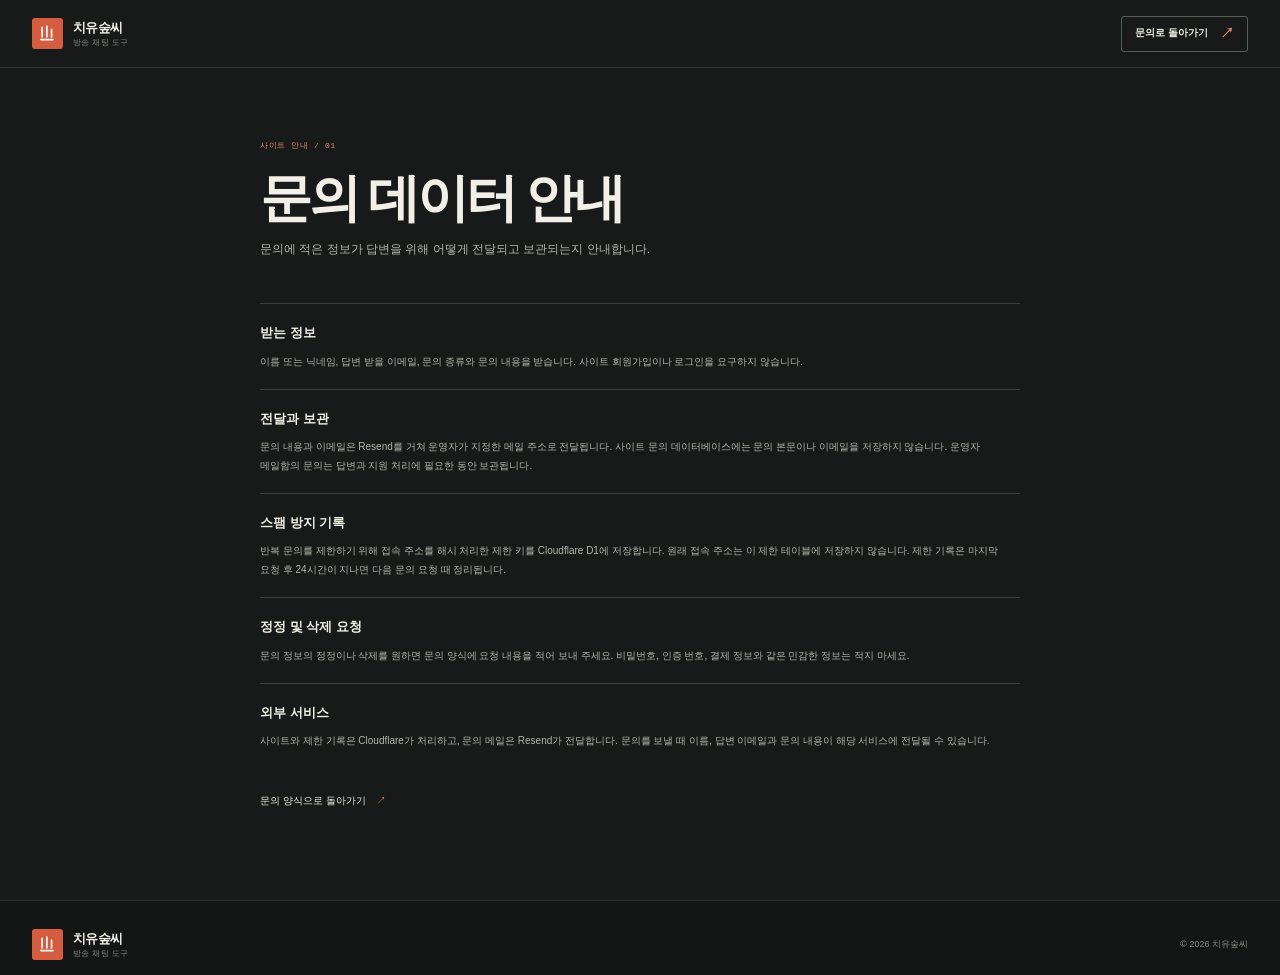
==== commit 734168df: "Redesign Chiyusup site" ====
--- a/site/privacy.html
+++ b/site/privacy.html
@@ -3,30 +3,28 @@
 <head>
   <meta charset="utf-8">
   <meta name="viewport" content="width=device-width, initial-scale=1">
-  <meta name="theme-color" content="#f3f2ed">
+  <meta name="theme-color" content="#171a18">
   <meta name="description" content="치유숲씨 사이트 문의 양식의 정보 처리 안내입니다.">
   <title>문의 데이터 안내 — 치유숲씨</title>
-  <link rel="icon" href="data:image/svg+xml,%3Csvg xmlns='http://www.w3.org/2000/svg' viewBox='0 0 48 48'%3E%3Crect x='3' y='3' width='42' height='42' rx='11' fill='%231c2924'/%3E%3Cpath d='M8 9h32v24H25L14 41v-8H8z' fill='none' stroke='%23f3f2ed' stroke-width='2'/%3E%3C/svg%3E">
+  <link rel="icon" href="data:image/svg+xml,%3Csvg xmlns='http://www.w3.org/2000/svg' viewBox='0 0 48 48'%3E%3Crect x='3' y='3' width='42' height='42' rx='4' fill='%23d45d3f'/%3E%3Cpath d='M13 12v23m11-28v28m11-19v19M10 39h28' stroke='white' stroke-width='3' stroke-linecap='round'/%3E%3C/svg%3E">
   <link rel="stylesheet" href="style.css">
 </head>
 <body>
-  <header class="site-header">
-    <div class="header-inner">
-      <a class="brand" href="/" aria-label="치유숲씨 홈"><span class="brand-mark" aria-hidden="true">ㅊ</span><span class="brand-name">치유숲씨<small>방송 채팅 오버레이</small></span></a>
-      <a class="header-download" href="/#contact">문의로 돌아가기 <span aria-hidden="true">↗</span></a>
-    </div>
-  </header>
+  <header class="site-header"><div class="header-inner">
+    <a class="brand" href="/" aria-label="치유숲씨 홈"><span class="brand-mark" aria-hidden="true"><svg viewBox="0 0 28 28"><path d="M6 5v14M13 3v16M20 8v11M4 23h18"/></svg></span><span class="brand-name">치유숲씨<small>방송 채팅 도구</small></span></a>
+    <a class="header-download" href="/#contact">문의로 돌아가기 <span>↗</span></a>
+  </div></header>
   <main class="policy-page">
-    <p class="eyebrow">문의 양식 안내 · 2026년 11월 6일</p>
+    <p class="section-index">사이트 안내 / 01</p>
     <h1>문의 데이터 안내</h1>
-    <p class="policy-lede">문의에 적은 정보가 답변을 위해 어떻게 전달되고 보관되는지 설명합니다.</p>
+    <p class="policy-lede">문의에 적은 정보가 답변을 위해 어떻게 전달되고 보관되는지 안내합니다.</p>
     <section><h2>받는 정보</h2><p>이름 또는 닉네임, 답변 받을 이메일, 문의 종류와 문의 내용을 받습니다. 사이트 회원가입이나 로그인을 요구하지 않습니다.</p></section>
     <section><h2>전달과 보관</h2><p>문의 내용과 이메일은 Resend를 거쳐 운영자가 지정한 메일 주소로 전달됩니다. 사이트 문의 데이터베이스에는 문의 본문이나 이메일을 저장하지 않습니다. 운영자 메일함의 문의는 답변과 지원 처리에 필요한 동안 보관됩니다.</p></section>
     <section><h2>스팸 방지 기록</h2><p>반복 문의를 제한하기 위해 접속 주소를 해시 처리한 제한 키를 Cloudflare D1에 저장합니다. 원래 접속 주소는 이 제한 테이블에 저장하지 않습니다. 제한 기록은 마지막 요청 후 24시간이 지나면 다음 문의 요청 때 정리됩니다.</p></section>
     <section><h2>정정 및 삭제 요청</h2><p>문의 정보의 정정이나 삭제를 원하면 문의 양식에 요청 내용을 적어 보내 주세요. 비밀번호, 인증 번호, 결제 정보와 같은 민감한 정보는 적지 마세요.</p></section>
     <section><h2>외부 서비스</h2><p>사이트와 제한 기록은 Cloudflare가 처리하고, 문의 메일은 Resend가 전달합니다. 문의를 보낼 때 이름, 답변 이메일과 문의 내용이 해당 서비스에 전달될 수 있습니다.</p></section>
-    <a class="guide-link" href="/#contact">문의 양식으로 돌아가기 <span aria-hidden="true">↗</span></a>
+    <a class="guide-link" href="/#contact">문의 양식으로 돌아가기 <span>↗</span></a>
   </main>
-  <footer class="site-footer policy-footer"><div class="footer-inner"><a class="brand footer-brand" href="/"><span class="brand-mark" aria-hidden="true">ㅊ</span><span class="brand-name">치유숲씨<small>방송 채팅 오버레이</small></span></a><p>© 2026 치유숲씨</p></div></footer>
+  <footer class="site-footer policy-footer"><div class="footer-main"><a class="brand" href="/"><span class="brand-mark" aria-hidden="true"><svg viewBox="0 0 28 28"><path d="M6 5v14M13 3v16M20 8v11M4 23h18"/></svg></span><span class="brand-name">치유숲씨<small>방송 채팅 도구</small></span></a><p>© 2026 치유숲씨</p></div></footer>
 </body>
-</html>
+</html>
--- a/site/style.css
+++ b/site/style.css
@@ -1,298 +1,257 @@
 :root {
-  color-scheme: light;
-  --paper: #f3f2ed;
-  --surface: #faf9f5;
-  --surface-2: #e9e8e1;
-  --ink: #1d2521;
-  --body: #4c5650;
-  --muted: #727b75;
-  --line: #d5d7ce;
-  --forest: #1c2924;
-  --forest-2: #2c4036;
-  --gold: #d7b270;
-  --sans: "Pretendard", "Malgun Gothic", "Apple SD Gothic Neo", "Segoe UI", sans-serif;
-  --mono: "Cascadia Mono", "Consolas", monospace;
+  color-scheme: dark;
+  --bg: #171a18;
+  --bg-raised: #202421;
+  --panel: #232824;
+  --panel-deep: #1c211e;
+  --line: #39413b;
+  --line-soft: #2c332e;
+  --ink: #f1efe8;
+  --muted: #b0b5ad;
+  --dim: #7e8780;
+  --hot: #e58868;
+  --hot-strong: #d45d3f;
+  --mint: #72d1b0;
+  --sans: "Pretendard", "Noto Sans KR", "Malgun Gothic", "Segoe UI", sans-serif;
+  --mono: "Cascadia Code", Consolas, monospace;
 }
 * { box-sizing: border-box; }
-html { scroll-behavior: smooth; scroll-padding-top: 80px; }
-body { margin: 0; background: var(--paper); color: var(--ink); font: 15px/1.65 var(--sans); word-break: keep-all; -webkit-font-smoothing: antialiased; }
+html { scroll-behavior: smooth; scroll-padding-top: 76px; }
+body { margin: 0; background: var(--bg); color: var(--ink); font: 15px/1.65 var(--sans); word-break: keep-all; -webkit-font-smoothing: antialiased; }
 a { color: inherit; text-decoration: none; }
 button, input, select, textarea { font: inherit; }
 button, a { -webkit-tap-highlight-color: transparent; }
-a:focus-visible, button:focus-visible, input:focus-visible, select:focus-visible, textarea:focus-visible { outline: 3px solid #927644; outline-offset: 3px; }
-.skip-link { position: fixed; z-index: 100; top: 8px; left: 8px; padding: 9px 13px; transform: translateY(-150%); background: var(--forest); color: white; }
-.skip-link:focus { transform: translateY(0); }
-
-.site-header { position: sticky; z-index: 20; top: 0; height: 70px; border-bottom: 1px solid var(--line); background: var(--paper); }
-.header-inner { width: min(1240px, calc(100% - 64px)); height: 100%; display: flex; align-items: center; gap: 34px; margin: auto; }
+::selection { background: #9d543e; color: white; }
+.site-header { height: 68px; border-bottom: 1px solid var(--line-soft); background: var(--bg); }
+.header-inner { width: min(1216px, calc(100% - 56px)); height: 100%; display: flex; align-items: center; justify-content: space-between; margin: auto; }
 .brand { display: inline-flex; align-items: center; gap: 10px; flex: 0 0 auto; }
-.brand-mark { width: 38px; height: 38px; display: grid; place-items: center; border: 1px solid #35453c; background: var(--forest); color: #f6f2e9; font-size: 15px; font-weight: 700; }
-.brand-mark svg { width: 27px; height: 27px; }
-.brand-name { display: grid; font-size: 14px; font-weight: 720; line-height: 1.25; letter-spacing: -.035em; }
-.brand-name small { margin-top: 3px; color: var(--muted); font-size: 10px; font-weight: 450; letter-spacing: 0; }
-.main-nav { display: flex; align-items: center; gap: 28px; margin-left: auto; color: #4f5852; font-size: 13px; font-weight: 560; }
-.main-nav a, .footer-links a { transition: color .15s ease; }
-.main-nav a:hover, .footer-links a:hover { color: #8a6733; }
-.header-download { min-height: 38px; display: inline-flex; align-items: center; gap: 13px; padding: 0 13px; border: 1px solid #26362e; background: var(--forest); color: #f6f2e9; font-size: 12px; font-weight: 650; }
-.header-download span { color: var(--gold); font-size: 15px; }
-.menu-toggle { display: none; }
-
-.hero { border-bottom: 1px solid var(--line); }
-.hero-inner { width: min(1240px, calc(100% - 64px)); min-height: 610px; display: grid; grid-template-columns: minmax(330px,.78fr) minmax(540px,1.22fr); align-items: center; gap: clamp(34px,5vw,76px); margin: auto; padding: 58px 0 63px; }
-.hero-copy { max-width: 470px; }
-.kicker { display: flex; align-items: center; gap: 9px; margin: 0 0 26px; color: #59645d; font-size: 12px; font-weight: 600; }
-.kicker span { width: 7px; height: 7px; background: #a47e43; }
-.kicker i { width: 1px; height: 13px; margin-inline: 1px; background: #bec1b9; }
-.hero h1 { margin: 0; font-size: clamp(44px,5.3vw,66px); font-weight: 720; line-height: 1.2; letter-spacing: -.075em; }
-.hero h1 span { color: #425d4d; }
-.hero-description { max-width: 425px; margin: 20px 0 0; color: var(--body); font-size: 15px; line-height: 1.9; }
-.hero-links { display: flex; align-items: center; gap: 23px; margin-top: 29px; }
-.button { min-height: 46px; display: inline-flex; align-items: center; justify-content: center; gap: 18px; padding: 0 16px; border: 1px solid transparent; font-size: 13px; font-weight: 650; transition: background .15s, border-color .15s; }
-.button-dark { background: var(--forest); color: #f7f4ed; }
-.button-dark:hover { background: var(--forest-2); }
-.button-dark span { color: var(--gold); font-size: 16px; }
-.text-link { color: #48544c; font-size: 12px; font-weight: 600; }
-.text-link span { margin-left: 6px; color: #98733a; }
-.hero-note { margin: 27px 0 0; padding-top: 14px; border-top: 1px solid var(--line); color: #737c75; font-size: 11px; }
-
-.desk { min-width: 0; padding: 12px; border: 1px solid #cdd0c7; background: #e6e6df; box-shadow: 0 18px 40px rgba(31,39,33,.10); }
-.desk-toolbar { height: 43px; display: flex; align-items: center; padding: 0 8px; }
-.desk-brand { display: flex; align-items: center; gap: 8px; }
-.desk-mark { width: 26px; height: 26px; display: grid; place-items: center; background: var(--forest); color: var(--gold); font-size: 12px; font-weight: 700; }
-.desk-brand b, .desk-brand small { display: block; }
-.desk-brand b { font-size: 11px; line-height: 1.2; }
-.desk-brand small { margin-top: 2px; color: #777e77; font-size: 9px; }
-.desk-state { display: flex; align-items: center; gap: 6px; margin-left: auto; color: #69736b; font-size: 10px; }
-.desk-state i { width: 6px; height: 6px; background: #d3a855; }
-.desk-controls { display: flex; gap: 15px; margin-left: 22px; color: #7e847e; font-size: 11px; }
-.desk-content { min-height: 360px; display: grid; grid-template-columns: 112px minmax(0,1fr); border: 1px solid #39453e; background: #171d1a; color: #f1f0eb; }
-.desk-rail { display: flex; flex-direction: column; gap: 7px; padding: 15px 8px; border-right: 1px solid #303a34; color: #a6aea7; font-size: 10px; }
-.desk-rail span { padding: 7px 8px; }
-.desk-rail .rail-active { border-left: 2px solid var(--gold); background: #232c27; color: #f4f1e8; }
-.desk-main { min-width: 0; padding: 16px 16px 10px; }
-.desk-heading { display: flex; align-items: center; justify-content: space-between; gap: 12px; margin-bottom: 13px; }
-.desk-heading small, .desk-heading b { display: block; }
-.desk-heading small { margin-bottom: 3px; color: #b8a57c; font-size: 9px; }
-.desk-heading b { font-size: 13px; font-weight: 620; }
-.desk-heading > span { flex: 0 0 auto; color: #99a49b; font-size: 9px; }
-.source-row { min-height: 57px; display: grid; grid-template-columns: 30px 78px minmax(0,1fr) 45px; align-items: center; gap: 9px; border-top: 1px solid #303832; }
-.source-code { width: 25px; height: 25px; display: grid; place-items: center; font: 8px var(--mono); }
-.row-ch .source-code { background: #234237; color: #8ec7a7; }
-.row-yt .source-code { background: #482e32; color: #ec999a; }
-.row-sp .source-code { background: #2b3b50; color: #9ab9e6; }
-.row-cm .source-code { background: #3b3047; color: #c2a8e0; }
-.source-info b, .source-info small { display: block; }
-.source-info b { font-size: 10px; font-weight: 600; }
-.source-info small { margin-top: 2px; color: #909a91; font-size: 8px; }
-.source-address { overflow: hidden; padding: 7px 8px; border: 1px solid #38423c; color: #c0c7c0; font: 9px var(--mono); text-overflow: ellipsis; white-space: nowrap; }
-.source-action { text-align: center; color: #c7b07f; font-size: 9px; }
-.desk-foot { min-height: 33px; display: flex; align-items: center; justify-content: space-between; gap: 10px; margin-top: 7px; padding-top: 7px; border-top: 1px solid #303832; color: #9da79f; font-size: 9px; }
-.desk-foot span:first-child { display: flex; align-items: center; gap: 6px; }
-.desk-foot i { width: 5px; height: 5px; background: #83b292; }
-.desk-foot span:last-child { color: #dfc58e; }
-.desk-caption { margin: 8px 1px 0; color: #717972; font-size: 9px; }
-
-.platform-strip { border-bottom: 1px solid var(--line); background: #ebeae4; }
-.platform-strip-inner { width: min(1240px, calc(100% - 64px)); min-height: 82px; display: flex; align-items: center; gap: 27px; margin: auto; }
-.strip-label { color: #737a72; font-size: 11px; }
-.platform-names { display: flex; align-items: center; gap: clamp(15px,3vw,34px); }
-.platform-names > span { display: flex; align-items: center; gap: 8px; font-size: 12px; font-weight: 630; }
-.platform-names i { width: 25px; height: 25px; display: grid; place-items: center; font: 8px var(--mono); font-style: normal; }
-.p-ch { background: #dce8dc; color: #3a7050; }.p-yt { background: #f0dfdd; color: #aa4e54; }.p-sp { background: #e0e7f0; color: #55739e; }.p-cm { background: #e9e0ef; color: #775890; }
-.strip-tail { margin-left: auto; color: #747c75; font-size: 11px; }
-
-.content-width { width: min(1080px, calc(100% - 64px)); margin-inline: auto; }
-.features { display: grid; grid-template-columns: minmax(245px,.72fr) minmax(0,1.28fr); gap: clamp(40px,8vw,120px); padding-block: 106px 112px; }
-.section-label { margin: 0; color: #8a6a36; font-size: 11px; font-weight: 700; }
-.section-intro h2, .guide-heading h2, .contact-copy h2 { margin: 13px 0 0; font-size: clamp(30px,3.4vw,42px); font-weight: 690; line-height: 1.37; letter-spacing: -.065em; }
-.section-intro > p:last-child { max-width: 300px; margin: 15px 0 0; color: #626b64; font-size: 13px; line-height: 1.85; }
-.feature-list { border-top: 1px solid #bfc4bb; }
-.feature-row { min-height: 104px; display: grid; grid-template-columns: 38px minmax(0,1fr) 130px; align-items: center; gap: 14px; border-bottom: 1px solid var(--line); }
-.feature-index { align-self: start; padding-top: 23px; color: #937445; font: 10px var(--mono); }
-.feature-row h3 { margin: 0; font-size: 15px; font-weight: 660; }
-.feature-row p { margin: 5px 0 0; color: #68716a; font-size: 12px; line-height: 1.75; }
-.feature-detail { justify-self: end; color: #747d76; font-size: 10px; text-align: right; }
-kbd { padding: 2px 5px; border: 1px solid #c8cbc2; background: #ebeae4; color: #374039; font: 10px var(--mono); }
-.feature-row p > b { font-weight: 400; }
-
-.guide { background: var(--forest); color: #f4f1e8; }
-.guide-inner { width: min(1080px, calc(100% - 64px)); display: grid; grid-template-columns: minmax(250px,.76fr) minmax(0,1.24fr); gap: clamp(44px,8vw,108px); margin: auto; padding: 79px 0 84px; }
-.guide-heading .section-label { color: var(--gold); }
-.guide-heading h2 { font-size: clamp(31px,3.6vw,43px); }
-.guide-heading > p:not(.section-label) { margin: 14px 0 0; color: #c0c9c1; font-size: 13px; }
-.guide-heading > a { display: inline-flex; gap: 12px; margin-top: 22px; padding-bottom: 5px; border-bottom: 1px solid #78867b; color: #f0e7d2; font-size: 12px; }
-.guide-heading > a span { color: var(--gold); }
-.guide-steps { margin: 0; padding: 0; list-style: none; border-top: 1px solid #546258; }
-.guide-steps li { min-height: 84px; display: grid; grid-template-columns: 40px 1fr; align-items: center; gap: 13px; border-bottom: 1px solid #46544a; }
-.guide-steps li > span { color: var(--gold); font: 12px var(--mono); }
-.guide-steps b { font-size: 14px; font-weight: 620; }
-.guide-steps p { margin: 4px 0 0; color: #b9c3bb; font-size: 12px; }
-
-.release { display: grid; grid-template-columns: 250px minmax(0,1fr); gap: clamp(35px,7vw,88px); padding-block: 90px 96px; border-bottom: 1px solid var(--line); }
-.release-head { align-self: start; }
-.release-head h2 { margin: 9px 0 0; font-size: 38px; line-height: 1; letter-spacing: -.06em; }
-.release-head > p:last-child { margin: 10px 0 0; color: #6d756e; font-size: 12px; }
-.release-head > a { display: inline-flex; gap: 9px; margin-top: 23px; color: #38483d; font-size: 11px; font-weight: 640; }
-.release-head > a span { color: #98733a; }
-.release-items { border-top: 1px solid #c8ccc3; }
-.release-items > div { min-height: 68px; display: grid; grid-template-columns: 38px minmax(0,1fr); align-items: center; gap: 10px; border-bottom: 1px solid var(--line); }
-.release-items > div > span { color: #947342; font: 10px var(--mono); }
-.release-items p { margin: 0; }
-.release-items b, .release-items small { display: block; }
-.release-items b { font-size: 13px; font-weight: 650; }
-.release-items small { margin-top: 2px; color: #717a72; font-size: 11px; }
-
-.contact { background: #e9e8e1; border-top: 1px solid #d5d7ce; }
-.contact-inner { width: min(1080px, calc(100% - 64px)); display: grid; grid-template-columns: minmax(260px,.78fr) minmax(0,1.22fr); align-items: start; gap: clamp(38px,7vw,95px); margin: auto; padding-block: 88px 94px; }
-.contact-copy h2 { font-size: clamp(29px,3.2vw,39px); }
-.contact-copy > p:not(.section-label) { max-width: 370px; margin: 15px 0 0; color: #5e6861; font-size: 13px; line-height: 1.85; }
-.contact-address { display: flex; align-items: flex-start; gap: 10px; margin-top: 22px; color: #425047; font-size: 11px; }
-.contact-address > span { width: 6px; height: 6px; flex: 0 0 6px; margin-top: 6px; background: #9c7941; }
-.contact-address small { display: block; margin-top: 3px; color: #778077; font-size: 10px; }
-.contact-shortcuts { display: flex; flex-wrap: wrap; gap: 17px; margin-top: 23px; }
-.contact-shortcuts a { color: #4a554e; font-size: 11px; border-bottom: 1px solid #b9bdb4; }
-.contact-shortcuts span { margin-left: 5px; color: #95723e; }
-.contact-form { padding: 24px; border: 1px solid #cbd0c6; background: var(--surface); }
-.contact-form label { display: block; margin-bottom: 14px; color: #38433c; font-size: 11px; font-weight: 630; }
-.form-pair { display: grid; grid-template-columns: repeat(2,minmax(0,1fr)); gap: 13px; }
-.contact-form input:not([type=checkbox]), .contact-form select, .contact-form textarea { width: 100%; display: block; margin-top: 6px; padding: 10px 11px; border: 1px solid #cbd0c6; border-radius: 0; background: #fff; color: var(--ink); font-size: 12px; }
-.contact-form input:not([type=checkbox]), .contact-form select { height: 41px; }
-.contact-form textarea { min-height: 128px; resize: vertical; line-height: 1.65; }
-.contact-form input::placeholder, .contact-form textarea::placeholder { color: #90978f; }
-.contact-form select:invalid { color: #848a82; }
-.contact-consent { display: grid !important; grid-template-columns: 16px minmax(0,1fr); gap: 8px; align-items: start; color: #697168 !important; font-size: 10px !important; line-height: 1.65; font-weight: 450 !important; }
-.contact-consent input { margin: 3px 0 0; accent-color: var(--forest-2); }
-.contact-consent a { color: #405845; text-decoration: underline; text-underline-offset: 2px; }
-.contact-honey { position: absolute !important; width: 1px !important; height: 1px !important; overflow: hidden !important; clip-path: inset(50%); white-space: nowrap; }
-.submit-button { min-height: 43px; display: inline-flex; align-items: center; justify-content: center; gap: 18px; padding: 0 14px; border: 1px solid var(--forest); background: var(--forest); color: white; cursor: pointer; font-size: 12px; font-weight: 650; }
-.submit-button:hover { background: var(--forest-2); }
-.submit-button:disabled { opacity: .55; cursor: wait; }
-.submit-button span { color: var(--gold); font-size: 15px; }
-.contact-result { display: none; margin: 13px 0 0; padding: 10px 12px; border-left: 2px solid #66876e; background: #edf1e9; color: #344b39; font-size: 11px; }
+.brand-mark { width: 31px; height: 31px; display: grid; place-items: center; border-radius: 3px; background: var(--hot-strong); color: white; }
+.brand-mark svg { width: 19px; height: 19px; fill: none; stroke: currentColor; stroke-width: 2.4; stroke-linecap: round; stroke-linejoin: round; }
+.brand-name { display: flex; flex-direction: column; font-size: 13px; line-height: 1.25; font-weight: 730; letter-spacing: -.045em; }
+.brand-name small { margin-top: 3px; color: var(--dim); font-size: 8px; line-height: 1; letter-spacing: .05em; font-weight: 500; }
+.main-nav { display: flex; align-items: center; gap: 31px; margin-left: auto; margin-right: 34px; }
+.main-nav a, .footer-nav a { color: #c1c5be; font-size: 10px; transition: color .16s ease; }
+.main-nav a:hover, .footer-nav a:hover { color: var(--hot); }
+.header-actions { display: flex; align-items: center; gap: 9px; }
+.header-download { min-height: 36px; display: inline-flex; align-items: center; gap: 12px; padding: 0 13px; border: 1px solid #536057; border-radius: 3px; color: var(--ink); font-size: 10px; font-weight: 650; transition: border-color .16s, background .16s; }
+.header-download:hover { border-color: var(--hot); background: #292c28; }
+.header-download span, .button span { color: var(--hot); font-size: 14px; }
+.menu-toggle { display: none; width: 34px; height: 34px; border: 1px solid var(--line); border-radius: 3px; background: transparent; color: var(--ink); cursor: pointer; }
+.menu-toggle span { width: 14px; height: 1px; display: block; margin: 4px auto; background: currentColor; }
+
+.hero { width: min(1216px, calc(100% - 56px)); min-height: 594px; display: grid; grid-template-columns: minmax(330px,.82fr) minmax(530px,1.18fr); align-items: center; gap: clamp(35px,5vw,78px); margin: auto; padding: 61px 0 66px; }
+.hero-copy { padding: 4px 0; }
+.eyebrow, .section-index, .release-kicker, .console-meta, .console-caption { margin: 0; color: var(--dim); font: 9px/1.4 var(--mono); letter-spacing: .11em; text-transform: uppercase; }
+.eyebrow { display: flex; align-items: center; gap: 9px; }
+.eyebrow i { width: 6px; height: 6px; border-radius: 50%; background: var(--mint); box-shadow: 0 0 0 3px #72d1b01c; }
+.eyebrow span { color: #555e57; }
+.hero h1 { margin: 25px 0 0; font-size: clamp(45px,5.15vw,70px); font-weight: 680; letter-spacing: -.075em; line-height: 1.12; }
+.hero h1 em { color: var(--hot); font-style: normal; }
+.hero-lede { max-width: 420px; margin: 20px 0 0; color: #bdc2bb; font-size: 13px; line-height: 1.9; }
+.hero-actions { display: flex; align-items: center; gap: 16px; margin-top: 27px; }
+.button { min-height: 42px; display: inline-flex; align-items: center; justify-content: center; gap: 17px; padding: 0 15px; border: 1px solid transparent; border-radius: 3px; font-size: 10px; font-weight: 700; transition: background .16s, border-color .16s, transform .16s; }
+.button:hover { transform: translateY(-1px); }
+.button-primary { border-color: var(--hot-strong); background: var(--hot-strong); color: #fff9f4; }
+.button-primary:hover { border-color: #e07556; background: #e07556; }
+.button-primary span { color: #f6c3ae; }
+.button-text { padding-inline: 2px; color: #c5c9c2; }
+.button-text:hover { color: var(--hot); }
+.hero-footnote { margin: 15px 0 0; color: var(--dim); font-size: 9px; }
+.hero-footnote b { margin: 0 5px; color: #59635b; font-weight: 400; }
+.platform-index { display: flex; flex-wrap: wrap; gap: 9px 18px; margin-top: 42px; padding-top: 15px; border-top: 1px solid var(--line-soft); }
+.platform-index span { display: flex; align-items: center; gap: 7px; color: #d4d6d0; font-size: 9px; }
+.platform-index b { color: var(--dim); font: 9px var(--mono); }
+.platform-index span:nth-child(1) b { color: var(--mint); }
+.platform-index span:nth-child(2) b { color: #ff8983; }
+.platform-index span:nth-child(3) b { color: #91b8ff; }
+.platform-index span:nth-child(4) b { color: #c49bea; }
+
+.console-wrap { position: relative; padding-top: 21px; }
+.console-meta { display: flex; justify-content: space-between; padding: 0 2px 8px; font-size: 8px; letter-spacing: .04em; text-transform: none; }
+.console { overflow: hidden; border: 1px solid #4a514b; border-radius: 4px; background: #202522; box-shadow: 0 22px 65px #00000034; transform: perspective(1100px) rotateY(-2deg) rotateX(1deg); transform-origin: center; }
+.console-topbar { height: 42px; display: flex; align-items: center; padding: 0 13px; border-bottom: 1px solid #39413b; background: #1b211e; }
+.console-brand { display: flex; align-items: center; gap: 7px; color: #f1efe8; font-size: 9px; font-weight: 650; }
+.console-brand > span:last-child { display: flex; flex-direction: column; }
+.console-brand small { margin-top: 2px; color: #828b83; font-size: 7px; font-weight: 400; }
+.mini-mark { width: 19px; height: 19px; display: grid; place-items: center; background: var(--hot-strong); border-radius: 2px; color: white; font-size: 10px; }
+.console-state { display: flex; align-items: center; gap: 6px; margin-left: auto; margin-right: 20px; color: #aeb5ad; font-size: 8px; }
+.console-state i, .console-bottom i { width: 5px; height: 5px; display: inline-block; border-radius: 50%; background: #c8aa69; }
+.window-controls { display: flex; gap: 14px; color: #a4aaa3; font: 10px var(--mono); }
+.console-body { min-height: 384px; display: grid; grid-template-columns: 136px minmax(0,1fr); }
+.console-nav { position: relative; display: flex; flex-direction: column; gap: 7px; padding: 19px 11px; border-right: 1px solid #39413b; background: #1b211e; color: #c6cbc4; font-size: 8px; }
+.console-nav small { margin: 0 4px 8px; color: #818b82; font: 7px var(--mono); }
+.console-nav > span { display: flex; align-items: center; gap: 8px; padding: 8px 6px; border-radius: 2px; }
+.console-nav > span b { color: #7e8780; font: 8px var(--mono); }
+.console-nav .nav-current { background: #303731; color: #f1efe8; }
+.console-nav .nav-current b { color: var(--hot); }
+.console-nav-foot { margin-top: auto; padding: 12px 4px 2px; border-top: 1px solid #39413b; color: #8d968e; font: 7px var(--mono); }
+.console-main { min-width: 0; padding: 17px 15px 12px; }
+.console-heading { display: flex; align-items: end; justify-content: space-between; margin: 0 0 13px; }
+.console-heading > div { display: flex; flex-direction: column; gap: 3px; }
+.console-heading small { color: #8d968e; font-size: 7px; }
+.console-heading b { font-size: 12px; }
+.console-heading > span { color: #a6ada5; font: 7px var(--mono); }
+.source-line { min-height: 42px; display: grid; grid-template-columns: 24px 66px minmax(0,1fr) 52px; align-items: center; gap: 8px; border-top: 1px solid #353d37; }
+.source-line strong { font-size: 8px; }
+.source-line > span { overflow: hidden; color: #a0a89f; font: 7px var(--mono); text-overflow: ellipsis; white-space: nowrap; }
+.source-line label { justify-self: end; padding: 4px 7px; border: 1px solid #515d54; border-radius: 2px; color: #c6cdc4; font-size: 7px; }
+.tag { width: 21px; height: 20px; display: grid; place-items: center; border-radius: 2px; font: 7px var(--mono); font-style: normal; font-weight: 700; }
+.tag.ch { background: #254139; color: var(--mint); }
+.tag.yt { background: #48282a; color: #ff9690; }
+.tag.sp { background: #293b58; color: #a4c2fb; }
+.tag.cm { background: #3d2d4b; color: #d0b0ef; }
+.console-divider { height: 1px; margin: 12px 0 10px; background: #39413b; }
+.chat-preview-head { display: flex; justify-content: space-between; margin-bottom: 5px; color: #a6ada5; font-size: 7px; }
+.chat-preview-head span:last-child { color: #858f86; }
+.chat-line { min-height: 27px; display: flex; align-items: center; gap: 7px; border-top: 1px solid #303732; color: #e1e2dc; font-size: 8px; }
+.chat-line time { color: #818a82; font: 7px var(--mono); }
+.chat-line b { font-size: 7px; white-space: nowrap; }
+.ch-text { color: var(--mint); }.yt-text { color: #ff9188; }.cm-text { color: #c9a8e7; }
+.console-bottom { display: flex; align-items: center; justify-content: space-between; margin-top: 9px; padding-top: 9px; border-top: 1px solid #39413b; color: #a5ada4; font-size: 7px; }
+.console-bottom > span { display: flex; align-items: center; gap: 6px; }
+.console-bottom i { background: var(--mint); }
+.console-bottom > b { padding: 5px 7px; border-radius: 2px; background: #294b40; color: #a8e4cf; font-size: 7px; }
+.console-caption { display: flex; justify-content: space-between; margin-top: 9px; font-size: 7px; letter-spacing: .06em; text-transform: none; }
+
+.section-frame { width: min(1216px, calc(100% - 56px)); margin-inline: auto; }
+.feature-section { display: grid; grid-template-columns: .72fr 1.28fr; gap: 80px; padding-block: 82px 91px; border-top: 1px solid var(--line-soft); }
+.section-index { color: var(--hot); font-size: 8px; letter-spacing: .08em; }
+.section-heading h2, .contact-intro h2 { margin: 17px 0 0; font-size: clamp(29px,3.7vw,42px); line-height: 1.3; letter-spacing: -.06em; font-weight: 650; }
+.section-heading > p:last-child { max-width: 300px; margin: 13px 0 0; color: var(--muted); font-size: 11px; line-height: 1.8; }
+.feature-list { border-top: 1px solid #4a514a; }
+.feature-row { min-height: 78px; display: grid; grid-template-columns: 42px minmax(0,1fr) auto; align-items: center; gap: 12px; border-bottom: 1px solid var(--line-soft); }
+.feature-no { color: var(--hot); font: 9px var(--mono); }
+.feature-row h3 { margin: 0; font-size: 12px; font-weight: 650; }
+.feature-row p { margin: 3px 0 0; color: #aeb4ac; font-size: 10px; line-height: 1.7; }
+.feature-mark { color: #838d84; font: 8px var(--mono); white-space: nowrap; }
+.guide-section { border-block: 1px solid var(--line-soft); background: #1c211e; }
+.guide-inner { display: grid; grid-template-columns: .72fr 1.28fr; gap: 48px 80px; padding-block: 76px 72px; }
+.steps { display: grid; grid-template-columns: repeat(3,minmax(0,1fr)); gap: 0; margin: 3px 0 0; padding: 0; list-style: none; }
+.steps li { min-height: 144px; padding: 0 19px 0 0; border-top: 1px solid #586059; }
+.steps li + li { padding-left: 19px; border-left: 1px solid var(--line-soft); }
+.steps li > span { display: block; margin-top: 14px; color: var(--hot); font: 9px var(--mono); }
+.steps h3 { margin: 13px 0 5px; font-size: 11px; }
+.steps p { margin: 0; color: #aeb4ac; font-size: 9px; line-height: 1.8; }
+.text-arrow { grid-column: 2; justify-self: start; color: #d4d8d0; font-size: 9px; }
+.text-arrow span { margin-left: 9px; color: var(--hot); }
+.text-arrow:hover { color: var(--hot); }
+.release-section { display: grid; grid-template-columns: 180px minmax(0,1fr); gap: 26px; padding-block: 54px; border-bottom: 1px solid var(--line-soft); }
+.release-kicker { display: flex; flex-direction: column; gap: 8px; padding-top: 6px; }
+.release-kicker span:last-child { color: #818a82; }
+.release-main { display: flex; align-items: center; justify-content: space-between; gap: 28px; }
+.release-version { margin: 0; color: var(--hot); font: 12px var(--mono); }
+.release-main h2 { margin: 5px 0 4px; font-size: 18px; letter-spacing: -.04em; }
+.release-main p:last-child { margin: 0; color: var(--muted); font-size: 10px; }
+.button-light { flex: 0 0 auto; border-color: #59635a; background: transparent; color: var(--ink); }
+.button-light:hover { border-color: var(--hot); background: #232824; }
+.contact-section { display: grid; grid-template-columns: .8fr 1.2fr; align-items: start; gap: 54px; padding-block: 86px 92px; }
+.contact-intro > p:not(.section-index) { max-width: 340px; margin: 13px 0 0; color: var(--muted); font-size: 11px; line-height: 1.85; }
+.contact-aside { display: flex; align-items: start; gap: 11px; margin-top: 29px; padding-top: 15px; border-top: 1px solid var(--line); }
+.aside-mark { color: var(--hot); font: 17px var(--mono); }
+.contact-aside p { margin: 0; color: #d0d4cd; font-size: 10px; line-height: 1.7; }
+.contact-aside small { color: var(--dim); font-size: 9px; }
+.contact-links { display: flex; flex-wrap: wrap; gap: 12px 20px; margin-top: 22px; }
+.contact-links a { color: #bbc2ba; font-size: 9px; }
+.contact-links a:hover { color: var(--hot); }
+.contact-form { display: grid; gap: 14px; padding: 21px; border: 1px solid #424a43; border-radius: 3px; background: #1d231f; }
+.contact-form[aria-busy="true"] { opacity: .78; }
+.form-row { display: grid; grid-template-columns: repeat(2,minmax(0,1fr)); gap: 13px; }
+.contact-form label { display: grid; gap: 6px; color: #c4c9c1; font-size: 9px; font-weight: 600; }
+.contact-form input, .contact-form select, .contact-form textarea { width: 100%; min-width: 0; border: 1px solid #454d47; border-radius: 2px; outline: none; background: #171b19; color: var(--ink); font: 11px/1.55 var(--sans); }
+.contact-form input, .contact-form select { height: 40px; padding: 0 10px; }
+.contact-form textarea { min-height: 132px; padding: 10px; resize: vertical; }
+.contact-form input::placeholder, .contact-form textarea::placeholder { color: #737c74; }
+.contact-form input:focus, .contact-form select:focus, .contact-form textarea:focus { border-color: var(--hot); box-shadow: 0 0 0 2px #d45d3f23; }
+.contact-form .consent { grid-template-columns: 14px minmax(0,1fr); align-items: start; gap: 8px; color: #aab1a9; font-size: 8px; line-height: 1.7; font-weight: 400; }
+.consent input { width: 13px; height: 13px; margin: 2px 0 0; accent-color: var(--hot-strong); }
+.consent a { color: #e3a28a; text-decoration: underline; text-underline-offset: 2px; }
+.honeypot { position: absolute !important; width: 1px !important; height: 1px !important; overflow: hidden !important; clip: rect(0,0,0,0) !important; white-space: nowrap !important; }
+.submit-button { justify-content: space-between; cursor: pointer; }
+.submit-button:disabled { opacity: .6; cursor: wait; }
+.contact-result { display: none; margin: 0; padding: 10px; border: 1px solid #476251; border-radius: 2px; background: #222f27; color: #b4e0c1; font-size: 9px; }
 .contact-result.is-visible { display: block; }
-.contact-result.is-error { border-color: #ac5555; background: #f4e9e6; color: #752f2f; }
-.contact-form[aria-busy=true] { opacity: .8; }
-
-.site-footer { background: #1a211d; color: #e8e9e1; }
-.footer-inner { width: min(1240px, calc(100% - 64px)); min-height: 112px; display: grid; grid-template-columns: auto 1fr auto; align-items: center; gap: 25px; margin: auto; }
-.footer-brand .brand-mark { border-color: #526057; background: #29332c; }
-.footer-brand .brand-name small { color: #a1a79e; }
-.footer-links { display: flex; justify-content: end; gap: 20px; color: #c2c9c0; font-size: 11px; }
-.footer-inner > p { grid-column: 1 / -1; margin: -20px 0 15px; color: #a1a99f; font-size: 10px; }
-
-.policy-page { width: min(760px, calc(100% - 40px)); margin: auto; padding: 68px 0 90px; }
-.policy-page .eyebrow { margin: 0; color: #8a6a36; font-size: 10px; font-weight: 700; }
-.policy-page h1 { margin: 12px 0; font-size: 38px; letter-spacing: -.06em; }
-.policy-lede { margin: 0 0 38px; color: #566159; font-size: 14px; line-height: 1.8; }
-.policy-page section { padding: 22px 0; border-top: 1px solid var(--line); }
-.policy-page section h2 { margin: 0 0 8px; font-size: 16px; }
-.policy-page section p { margin: 0; color: #59635c; font-size: 13px; line-height: 1.9; }
-.policy-page .guide-link { display: inline-flex; gap: 8px; margin-top: 25px; color: #3d5745; font-size: 12px; font-weight: 650; }
-.policy-footer .footer-inner { min-height: 72px; }
-.policy-footer .footer-inner > p { grid-column: auto; margin: 0; }
-.policy-footer .footer-links { display: none; }
-
-@media (max-width: 1080px) {
-  .hero-inner { grid-template-columns: minmax(290px,.78fr) minmax(480px,1.22fr); gap: 32px; }
-  .desk-main { padding-inline: 11px; }
-  .desk-content { grid-template-columns: 94px minmax(0,1fr); }
-  .source-row { grid-template-columns: 28px 68px minmax(0,1fr) 40px; gap: 6px; }
-  .source-address { font-size: 8px; padding-inline: 5px; }
-  .features, .guide-inner, .contact-inner { gap: 48px; }
-}
-@media (max-width: 860px) {
-  .header-inner, .hero-inner, .platform-strip-inner, .footer-inner { width: calc(100% - 40px); }
-  .content-width, .guide-inner, .contact-inner { width: calc(100% - 40px); }
-  .header-inner { gap: 17px; }
-  .main-nav { gap: 17px; }
-  .hero-inner { min-height: 0; grid-template-columns: minmax(0,1fr); gap: 35px; padding-block: 57px 48px; }
-  .hero-copy { max-width: 650px; }
-  .hero-description { max-width: 590px; }
-  .desk { width: 100%; }
-  .desk-content { grid-template-columns: 126px minmax(0,1fr); }
-  .source-row { grid-template-columns: 30px 85px minmax(0,1fr) 48px; gap: 9px; }
-  .source-address { font-size: 9px; padding-inline: 8px; }
-  .platform-strip-inner { flex-wrap: wrap; gap: 12px 22px; padding-block: 16px; }
-  .strip-tail { flex-basis: 100%; margin: 0 0 0 92px; }
-  .features { grid-template-columns: minmax(0,1fr); gap: 30px; padding-block: 72px; }
-  .section-intro > p:last-child { max-width: 520px; }
-  .guide-inner { grid-template-columns: minmax(0,1fr); gap: 30px; padding-block: 64px; }
-  .guide-heading > p:not(.section-label) { max-width: 500px; }
-  .release { grid-template-columns: 190px minmax(0,1fr); gap: 28px; padding-block: 64px; }
-  .contact-inner { grid-template-columns: minmax(0,1fr); gap: 26px; padding-block: 65px; }
-  .contact-copy > p:not(.section-label) { max-width: 620px; }
-}
-@media (max-width: 620px) {
-  .site-header { height: 62px; }
-  .header-inner { width: calc(100% - 28px); gap: 9px; }
-  .brand { gap: 7px; }
-  .brand-mark { width: 33px; height: 33px; }
-  .brand-mark svg { width: 24px; height: 24px; }
+.contact-result.is-error { border-color: #774943; background: #352421; color: #efb9ae; }
+
+.site-footer { padding: 28px 0 15px; border-top: 1px solid var(--line-soft); background: #131614; }
+.footer-main, .footer-base { width: min(1216px, calc(100% - 56px)); display: flex; align-items: center; gap: 25px; margin: auto; }
+.footer-main > p { margin: 0; color: #858e86; font-size: 9px; }
+.footer-nav { display: flex; gap: 17px; margin-left: auto; }
+.footer-base { justify-content: space-between; margin-top: 21px; padding-top: 11px; border-top: 1px solid #282e2a; color: #747d75; font-size: 8px; }
+.policy-page { width: min(760px, calc(100% - 40px)); margin: auto; padding-block: 72px 88px; }
+.policy-page h1 { margin: 16px 0 9px; font-size: clamp(34px,6vw,52px); line-height: 1.2; letter-spacing: -.065em; }
+.policy-lede { margin: 0 0 43px; color: #b0b5ad; font-size: 12px; line-height: 1.8; }
+.policy-page section { padding: 18px 0; border-top: 1px solid var(--line); }
+.policy-page h2 { margin: 0 0 8px; font-size: 13px; }
+.policy-page section p { margin: 0; color: #b0b5ad; font-size: 10px; line-height: 1.9; }
+.policy-page a:not(.guide-link) { color: #e3a28a; text-decoration: underline; text-underline-offset: 2px; }
+.policy-footer .footer-main { justify-content: space-between; }
+.guide-link { display: inline-flex; gap: 10px; margin-top: 25px; color: var(--ink); font-size: 10px; }
+.guide-link span { color: var(--hot); }
+
+@media (max-width: 980px) {
+  .hero { grid-template-columns: minmax(0,1fr); gap: 38px; padding-block: 54px; }
+  .hero-copy { max-width: 620px; }
+  .console-wrap { width: min(740px,100%); margin-left: auto; }
+  .feature-section, .guide-inner { grid-template-columns: minmax(0,1fr); gap: 30px; }
+  .section-heading h2 { font-size: 34px; }
+  .steps { margin: 0; }
+  .text-arrow { grid-column: 1; }
+}
+@media (max-width: 700px) {
+  html { scroll-padding-top: 60px; }
+  .site-header { height: 59px; }
+  .header-inner, .section-frame, .footer-main, .footer-base { width: calc(100% - 34px); }
+  .brand-mark { width: 28px; height: 28px; }
   .brand-name { font-size: 12px; }
-  .brand-name small { font-size: 9px; }
-  .menu-toggle { width: 35px; height: 35px; display: grid; place-content: center; gap: 5px; margin-left: auto; border: 1px solid var(--line); background: transparent; }
-  .menu-toggle span { width: 15px; height: 1px; background: var(--ink); }
-  .main-nav { position: absolute; top: 61px; right: 0; left: 0; display: none; flex-direction: column; align-items: stretch; gap: 0; padding: 6px 18px; border-bottom: 1px solid var(--line); background: var(--paper); }
+  .brand-name small { font-size: 7px; }
+  .menu-toggle { display: block; }
+  .header-download { min-height: 34px; gap: 7px; padding-inline: 9px; font-size: 9px; }
+  .header-actions { gap: 6px; }
+  .main-nav { position: absolute; z-index: 10; top: 58px; left: 0; right: 0; display: none; flex-direction: column; align-items: stretch; gap: 0; margin: 0; padding: 7px 17px 11px; border-bottom: 1px solid var(--line); background: #1b201d; }
   .main-nav.is-open { display: flex; }
-  .main-nav a { padding: 12px 4px; border-bottom: 1px solid #e3e3dc; }
+  .main-nav a { padding: 11px 5px; border-bottom: 1px solid var(--line-soft); }
   .main-nav a:last-child { border-bottom: 0; }
-  .header-download { min-height: 35px; gap: 5px; padding-inline: 8px; font-size: 10px; }
-  .hero-inner, .platform-strip-inner, .content-width, .guide-inner, .contact-inner, .footer-inner { width: calc(100% - 32px); }
-  .hero-inner { gap: 28px; padding-block: 42px 35px; }
-  .kicker { flex-wrap: wrap; margin-bottom: 20px; font-size: 10px; }
-  .hero h1 { font-size: clamp(39px,11vw,53px); }
-  .hero-description { margin-top: 15px; font-size: 13px; }
-  .hero-links { gap: 16px; margin-top: 22px; }
-  .button { min-height: 42px; padding-inline: 12px; font-size: 11px; }
-  .hero-note { margin-top: 19px; font-size: 9px; }
-  .desk { padding: 7px; }
-  .desk-toolbar { height: 36px; }
-  .desk-content { min-height: 300px; grid-template-columns: 74px minmax(0,1fr); }
-  .desk-rail { gap: 4px; padding: 10px 4px; font-size: 8px; }
-  .desk-rail span { padding: 6px 4px; }
-  .desk-main { padding: 11px 7px 7px; }
-  .desk-heading { margin-bottom: 7px; }
-  .desk-heading b { font-size: 10px; }
-  .desk-heading small { font-size: 8px; }
-  .desk-heading > span { font-size: 8px; }
-  .source-row { min-height: 54px; grid-template-columns: 24px minmax(49px,57px) minmax(0,1fr) 30px; gap: 4px; }
-  .source-code { width: 21px; height: 21px; font-size: 7px; }
-  .source-info b { font-size: 8px; }
-  .source-info small { font-size: 7px; }
-  .source-address { padding: 6px 4px; font-size: 7px; }
-  .source-action { font-size: 8px; }
-  .desk-foot { font-size: 7px; }
-  .desk-caption { font-size: 8px; }
-  .platform-strip-inner { gap: 10px; }
-  .strip-label { flex-basis: 100%; font-size: 10px; }
-  .platform-names { width: 100%; justify-content: space-between; gap: 5px; }
-  .platform-names > span { gap: 5px; font-size: 10px; }
-  .platform-names i { width: 22px; height: 22px; font-size: 7px; }
-  .strip-tail { margin-left: 0; font-size: 9px; }
-  .content-width, .guide-inner, .contact-inner { width: calc(100% - 34px); }
-  .features { gap: 24px; padding-block: 58px 65px; }
-  .section-intro h2, .guide-heading h2, .contact-copy h2 { font-size: 30px; }
-  .section-intro > p:last-child { font-size: 12px; }
-  .feature-row { min-height: 100px; grid-template-columns: 27px minmax(0,1fr); gap: 8px; }
-  .feature-index { padding-top: 22px; font-size: 9px; }
-  .feature-row h3 { font-size: 13px; }
-  .feature-row p { font-size: 11px; }
-  .feature-detail { display: none; }
-  .guide-inner { gap: 21px; padding-block: 53px; }
-  .guide-steps li { min-height: 76px; }
-  .guide-steps p { font-size: 11px; }
-  .release { grid-template-columns: minmax(0,1fr); gap: 20px; padding-block: 52px; }
-  .release-head h2 { font-size: 34px; }
-  .release-items > div { min-height: 62px; }
-  .contact-inner { gap: 22px; padding-block: 53px; }
-  .contact-form { padding: 16px; }
-  .form-pair { grid-template-columns: minmax(0,1fr); gap: 0; }
-  .contact-shortcuts { gap: 11px; }
-  .contact-shortcuts a { font-size: 10px; }
-  .footer-inner { min-height: 0; grid-template-columns: minmax(0,1fr); gap: 12px; padding-block: 23px; }
-  .footer-links { justify-content: start; flex-wrap: wrap; gap: 11px 16px; }
-  .footer-inner > p { grid-column: auto; margin: 0; font-size: 9px; }
+  .hero { width: calc(100% - 34px); min-height: 0; gap: 32px; padding-block: 45px 46px; }
+  .hero h1 { margin-top: 19px; font-size: clamp(41px,11vw,58px); }
+  .hero-lede { font-size: 12px; }
+  .platform-index { gap: 9px 13px; margin-top: 28px; }
+  .console-wrap { padding-top: 14px; }
+  .console { transform: none; }
+  .console-body { grid-template-columns: 96px minmax(0,1fr); min-height: 355px; }
+  .console-nav { padding: 15px 7px; font-size: 7px; }
+  .console-nav > span { gap: 5px; padding-inline: 4px; }
+  .console-nav > span b { font-size: 7px; }
+  .console-main { padding: 13px 9px 10px; }
+  .source-line { grid-template-columns: 20px 52px minmax(0,1fr); gap: 5px; min-height: 42px; }
+  .source-line label { display: none; }
+  .source-line > span { font-size: 6px; }
+  .console-heading > span { font-size: 6px; }
+  .chat-line { gap: 5px; font-size: 7px; }
+  .chat-line b { font-size: 6px; }
+  .console-caption { font-size: 6px; }
+  .feature-section { padding-block: 61px 63px; }
+  .section-heading h2, .contact-intro h2 { font-size: 31px; }
+  .feature-row { grid-template-columns: 28px minmax(0,1fr); gap: 8px; padding-block: 11px; }
+  .feature-mark { display: none; }
+  .feature-row p { max-width: 420px; }
+  .guide-inner { gap: 23px; padding-block: 61px 58px; }
+  .steps { grid-template-columns: minmax(0,1fr); }
+  .steps li { min-height: 0; display: grid; grid-template-columns: 34px minmax(0,1fr); gap: 10px; padding: 13px 0; }
+  .steps li + li { padding-left: 0; border-left: 0; }
+  .steps li > span { margin: 1px 0 0; }
+  .steps li h3 { margin: 0 0 3px; }
+  .release-section { grid-template-columns: 1fr; gap: 14px; padding-block: 43px; }
+  .release-kicker { flex-direction: row; gap: 15px; }
+  .release-main { align-items: start; flex-direction: column; gap: 17px; }
+  .contact-section { grid-template-columns: minmax(0,1fr); gap: 30px; padding-block: 63px; }
+  .contact-form { padding: 15px; }
+  .form-row { grid-template-columns: 1fr; }
+  .footer-main { align-items: start; flex-wrap: wrap; gap: 13px 16px; }
+  .footer-main > p { align-self: center; }
+  .footer-nav { flex-basis: 100%; flex-wrap: wrap; gap: 11px 16px; margin: 4px 0 0; }
+  .footer-base { margin-top: 17px; }
+  .policy-page { padding-block: 50px 66px; }
 }
 @media (prefers-reduced-motion: reduce) {
-  *, *::before, *::after { scroll-behavior: auto !important; transition-duration: .01ms !important; animation-duration: .01ms !important; }
-}
+  *, *::before, *::after { scroll-behavior: auto !important; animation-duration: .01ms !important; transition-duration: .01ms !important; }
+}
